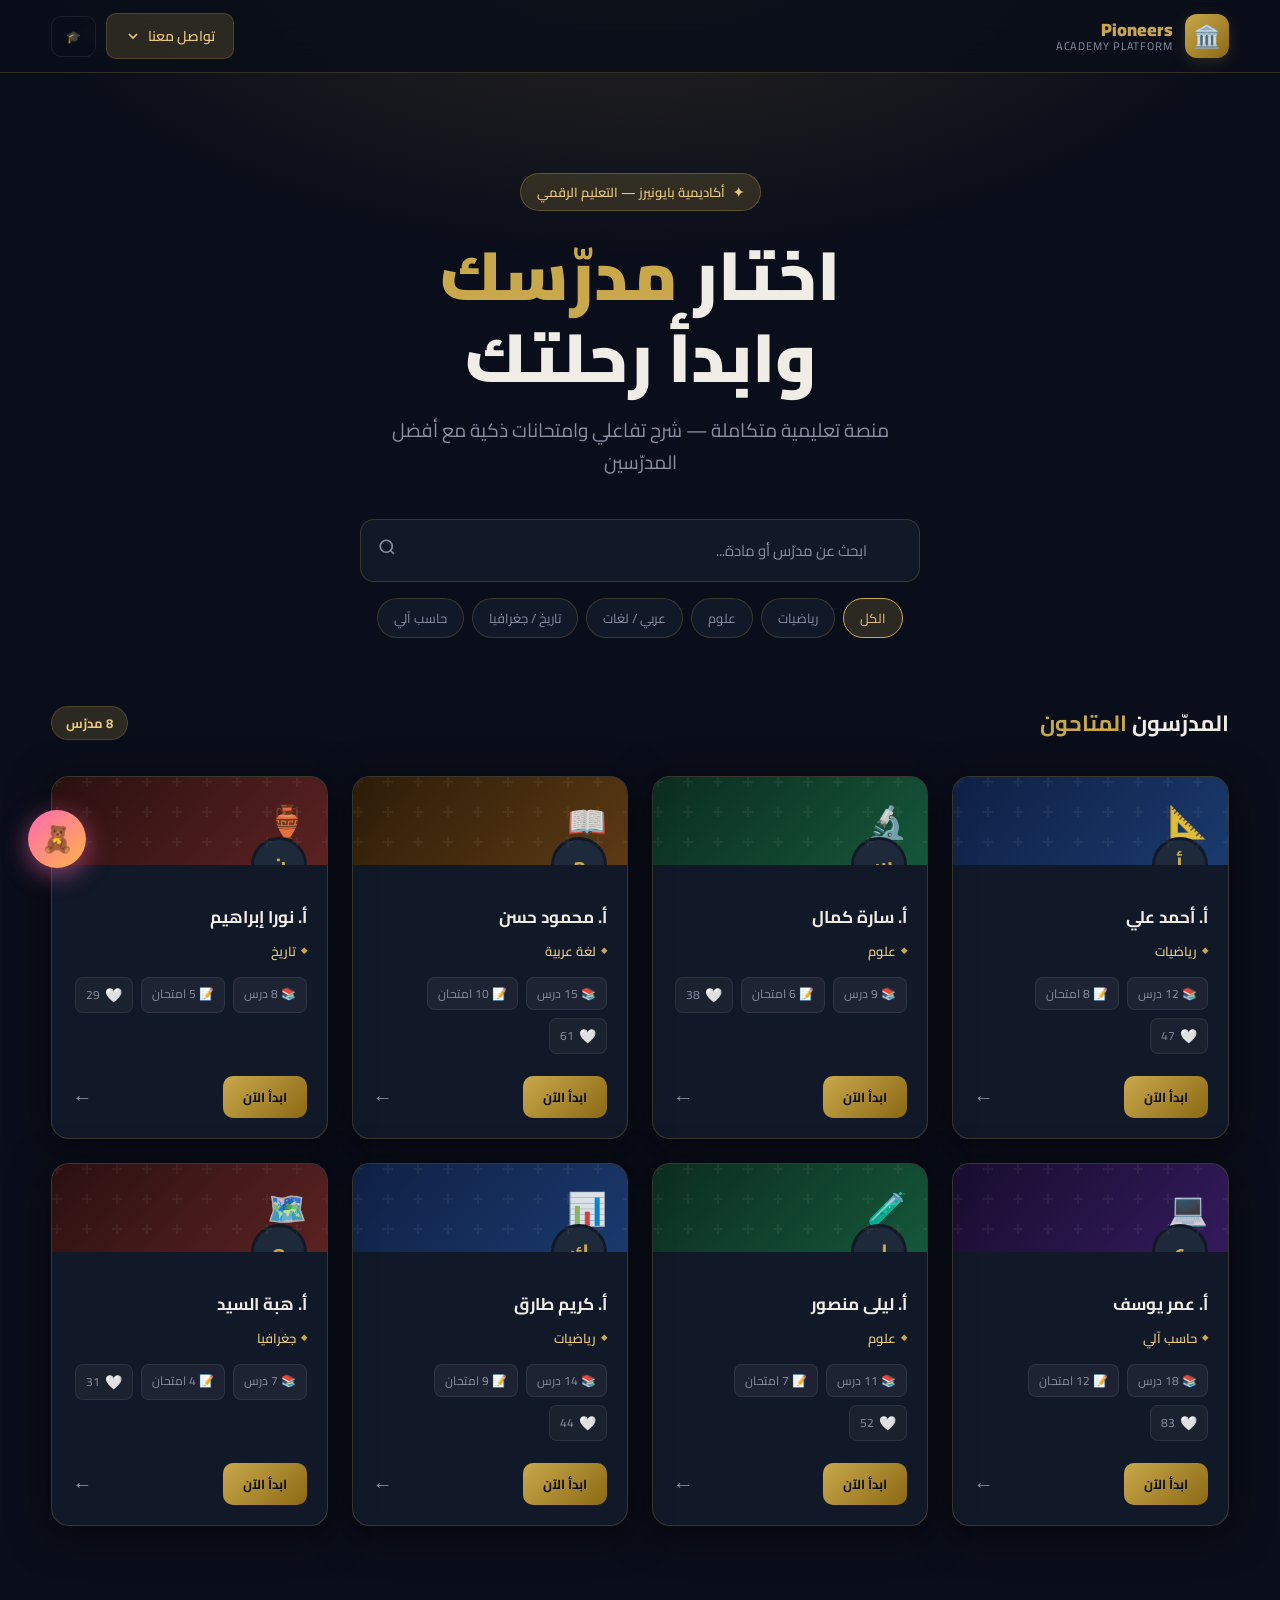
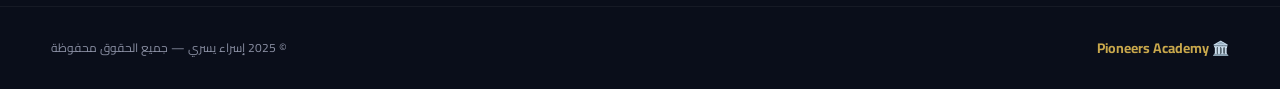
==== Pio-Hub.html @ 8f4ec6bf "Add files via upload" ====
<!DOCTYPE html>
<html lang="ar" dir="rtl">
<head>
  <meta charset="UTF-8" />
  <meta name="viewport" content="width=device-width, initial-scale=1.0" />
  <title>Pioneers Platform — أكاديمية بايونيرز</title>
  <link rel="preconnect" href="https://fonts.googleapis.com" />
  <link rel="preconnect" href="https://fonts.gstatic.com" crossorigin />
  <link href="https://fonts.googleapis.com/css2?family=Cairo:wght@300;400;600;700;900&family=Tajawal:wght@300;400;500;700;800&family=Baloo+2:wght@400;600;800&display=swap" rel="stylesheet" />
  <link rel="stylesheet" href="Pio-Hub.css" />
</head>
<body>

<!-- ===== KIDS THEME DECORATIONS (hidden by default) ===== -->
<div class="kids-deco" id="kidsDeco" aria-hidden="true">
  <div class="deco-sun">☀️</div>
  <div class="deco-cloud deco-cloud-1">☁️</div>
  <div class="deco-cloud deco-cloud-2">☁️</div>
  <div class="deco-cloud deco-cloud-3">⛅</div>
  <div class="deco-rainbow">🌈</div>
  <div class="deco-star deco-star-1">⭐</div>
  <div class="deco-star deco-star-2">✨</div>
  <div class="deco-star deco-star-3">🌟</div>
  <div class="deco-balloon deco-balloon-1">🎈</div>
  <div class="deco-balloon deco-balloon-2">🎀</div>
</div>

<!-- ===== HEADER ===== -->
<header id="mainHeader">
  <div class="header-inner">

    <!-- Logo -->
    <a href="Pio-Hub.html" class="logo-link">
      <div class="logo-icon" id="logoIcon">🏛️</div>
      <div class="logo-text">
        <span class="brand">Pioneers</span>
        <span class="sub">ACADEMY PLATFORM</span>
      </div>
    </a>

    <!-- Actions -->
    <div class="nav-actions">

      <!-- Contact Dropdown -->
      <div class="dropdown" id="contactDropdown">
        <button class="dropdown-btn" onclick="toggleDropdown()">
          تواصل معنا
          <svg viewBox="0 0 24 24" fill="none" stroke="currentColor" stroke-width="2.5">
            <polyline points="6 9 12 15 18 9"/>
          </svg>
        </button>
        <div class="dropdown-menu">
          <a href="https://wa.me/201000000000" target="_blank" class="contact-item">
            <span class="ci-icon">📱</span>
            <div>
              <span>واتساب</span>
              <span class="contact-label">+20 100 000 0000</span>
            </div>
          </a>
          <a href="tel:+201000000000" class="contact-item">
            <span class="ci-icon">📞</span>
            <div>
              <span>اتصال مباشر</span>
              <span class="contact-label">+20 100 000 0000</span>
            </div>
          </a>
          <a href="https://www.facebook.com" target="_blank" class="contact-item">
            <span class="ci-icon">📘</span>
            <div>
              <span>فيسبوك</span>
              <span class="contact-label">Pioneers Academy</span>
            </div>
          </a>
        </div>
      </div>

      <!-- Hidden Teacher Login -->
      <button class="teacher-login-btn" onclick="openLoginModal()" title="دخول المدرسين">🎓</button>
    </div>
  </div>
</header>

<!-- ===== HERO ===== -->
<section class="hero" id="heroSection">
  <div class="hero-badge" id="heroBadge">
    <span class="badge-icon">✦</span>
    أكاديمية بايونيرز — التعليم الرقمي
  </div>
  <h1 id="heroTitle">اختار <span class="accent" id="heroAccent">مدرّسك</span><br/>وابدأ رحلتك</h1>
  <p class="hero-sub" id="heroSub">منصة تعليمية متكاملة — شرح تفاعلي وامتحانات ذكية مع أفضل المدرّسين</p>

  <!-- Search -->
  <div class="search-wrap">
    <input
      type="text"
      class="search-input"
      id="searchInput"
      placeholder="ابحث عن مدرّس أو مادة..."
      oninput="filterCards()"
    />
    <span class="search-icon">
      <svg width="18" height="18" viewBox="0 0 24 24" fill="none" stroke="currentColor" stroke-width="2.2">
        <circle cx="11" cy="11" r="8"/><line x1="21" y1="21" x2="16.65" y2="16.65"/>
      </svg>
    </span>
  </div>

  <!-- Filter chips -->
  <div class="filter-row">
    <button class="chip active" data-filter="all"     onclick="setFilter(this,'all')">الكل</button>
    <button class="chip"        data-filter="math"    onclick="setFilter(this,'math')">رياضيات</button>
    <button class="chip"        data-filter="science" onclick="setFilter(this,'science')">علوم</button>
    <button class="chip"        data-filter="arabic"  onclick="setFilter(this,'arabic')">عربي / لغات</button>
    <button class="chip"        data-filter="history" onclick="setFilter(this,'history')">تاريخ / جغرافيا</button>
    <button class="chip"        data-filter="cs"      onclick="setFilter(this,'cs')">حاسب آلي</button>
  </div>
</section>

<!-- ===== TEACHERS SECTION ===== -->
<section class="section">
  <div class="section-header">
    <h2 class="section-title">المدرّسون <span class="accent">المتاحون</span></h2>
    <span class="count-badge" id="countBadge">0 مدرّس</span>
  </div>

  <div class="teachers-grid" id="teachersGrid">
    <!-- Cards injected by JS -->
  </div>

  <div class="no-results" id="noResults">
    <div class="emoji">🔍</div>
    <p>مفيش نتايج لـ "<span id="noResultsQuery"></span>"</p>
  </div>
</section>

<!-- ===== FOOTER ===== -->
<footer>
  <div class="footer-inner">
    <span class="footer-brand">🏛️ Pioneers Academy</span>
    <span class="footer-copy">© 2025 إسراء يسري — جميع الحقوق محفوظة</span>
  </div>
</footer>

<!-- ===== TEACHER LOGIN MODAL ===== -->
<div class="modal-overlay" id="loginModal" onclick="closeOnOverlay(event)">
  <div class="modal">
    <button class="modal-close" onclick="closeLoginModal()">✕</button>
    <div class="modal-logo">
      <div class="modal-logo-icon">🎓</div>
      <h2>دخول المدرّسين</h2>
      <p>أدخل بيانات حسابك للوصول إلى لوحة التحكم</p>
    </div>
    <div class="form-group">
      <label class="form-label" for="loginEmail">البريد الإلكتروني</label>
      <input type="email" id="loginEmail" class="form-input" placeholder="teacher@example.com" />
    </div>
    <div class="form-group">
      <label class="form-label" for="loginPassword">كلمة المرور</label>
      <input type="password" id="loginPassword" class="form-input" placeholder="••••••••" />
    </div>
    <button class="login-btn" onclick="handleLogin()">دخول ←</button>
    <p class="login-error" id="loginError">البيانات غير صحيحة، حاول مرة أخرى</p>
  </div>
</div>

<!-- ===== FLOATING KIDS THEME BUTTON ===== -->
<button class="kids-fab" id="kidsToggleBtn" onclick="toggleKidsTheme()" title="وضع الأطفال">
  <span class="kids-fab-icon">🧸</span>
  <span class="kids-fab-tooltip" id="kidsFabTooltip">وضع الأطفال</span>
</button>

<!-- ===== LIKE TOAST ===== -->
<div class="like-toast" id="likeToast">❤️ شكراً على تقييمك!</div>

<script src="Pio-Hub.js"></script>
</body>
</html>
---- Pio-Hub.css ----
/* ============================================================
   Pio-Hub.css — Pioneers Platform Stylesheet
   Dark Theme (default) + Kids Theme override
   ============================================================ */

/* ===== RESET & ROOT VARIABLES ===== */
*, *::before, *::after { box-sizing: border-box; margin: 0; padding: 0; }

:root {
  /* Dark theme (default) */
  --bg:          #0A0E1A;
  --navy:        #0D1526;
  --card-bg:     #111827;
  --card-border: rgba(201,168,76,0.22);
  --gold:        #C9A84C;
  --gold-light:  #E8C97A;
  --gold-dim:    rgba(201,168,76,0.18);
  --text:        #F0EDE6;
  --text-muted:  #8A8FA3;
  --header-bg:   rgba(10,14,26,0.88);
  --shadow-card: 0 8px 40px rgba(0,0,0,0.55), 0 1px 0 rgba(201,168,76,0.12) inset;
  --radius:      18px;
  --font-main:   'Cairo', 'Tajawal', sans-serif;
  --accent:      #C9A84C;
}

/* ===== KIDS THEME VARIABLES ===== */
body.kids-theme {
  --bg:          #FFF8F0;
  --navy:        #FFF0F8;
  --card-bg:     #FFFFFF;
  --card-border: rgba(255,105,180,0.30);
  --gold:        #FF69B4;
  --gold-light:  #FF90C8;
  --gold-dim:    rgba(255,105,180,0.15);
  --text:        #3D2B56;
  --text-muted:  #9B7EB5;
  --header-bg:   rgba(255,248,250,0.92);
  --shadow-card: 0 8px 32px rgba(255,105,180,0.18), 0 2px 0 rgba(255,105,180,0.10) inset;
  --accent:      #FF69B4;
  --font-main:   'Baloo 2', 'Cairo', sans-serif;
}

/* ===== BASE ===== */
html { scroll-behavior: smooth; }

body {
  font-family: var(--font-main);
  background-color: var(--bg);
  color: var(--text);
  min-height: 100vh;
  overflow-x: hidden;
  transition: background-color 0.5s ease, color 0.5s ease;
}

body::before {
  content: '';
  position: fixed;
  inset: 0;
  background:
    radial-gradient(ellipse 80% 60% at 50% -10%, var(--gold-dim) 0%, transparent 65%);
  pointer-events: none;
  z-index: 0;
  transition: background 0.5s ease;
}

/* ===== KIDS DECORATIONS ===== */
.kids-deco {
  position: fixed;
  inset: 0;
  pointer-events: none;
  z-index: 0;
  opacity: 0;
  transition: opacity 0.6s ease;
}
body.kids-theme .kids-deco { opacity: 1; }

.deco-sun {
  position: absolute;
  top: 60px; left: 40px;
  font-size: 56px;
  animation: sunSpin 20s linear infinite;
  filter: drop-shadow(0 0 18px rgba(255,200,0,0.6));
}
.deco-rainbow {
  position: absolute;
  top: 30px; right: 80px;
  font-size: 72px;
  animation: float 6s ease-in-out infinite;
  filter: drop-shadow(0 4px 12px rgba(255,105,180,0.4));
}
.deco-cloud { position: absolute; font-size: 44px; }
.deco-cloud-1 { top: 80px; left: 22%; animation: driftCloud 14s ease-in-out infinite; }
.deco-cloud-2 { top: 120px; right: 28%; animation: driftCloud 18s ease-in-out infinite reverse; }
.deco-cloud-3 { top: 50px; left: 55%; animation: driftCloud 11s ease-in-out infinite 3s; }

.deco-star { position: absolute; }
.deco-star-1 { top: 160px; right: 12%; font-size: 28px; animation: twinkle 3s ease-in-out infinite; }
.deco-star-2 { top: 240px; left: 8%;  font-size: 22px; animation: twinkle 4s ease-in-out infinite 1s; }
.deco-star-3 { top: 100px; left: 38%; font-size: 32px; animation: twinkle 2.5s ease-in-out infinite 0.5s; }

.deco-balloon { position: absolute; }
.deco-balloon-1 { bottom: 30%; right: 5%; font-size: 40px; animation: balloonFloat 7s ease-in-out infinite; }
.deco-balloon-2 { bottom: 20%; left: 4%; font-size: 36px; animation: balloonFloat 9s ease-in-out infinite 2s; }

@keyframes sunSpin       { to { transform: rotate(360deg); } }
@keyframes float         { 0%,100%{transform:translateY(0)} 50%{transform:translateY(-12px)} }
@keyframes driftCloud    { 0%,100%{transform:translateX(0)} 50%{transform:translateX(18px)} }
@keyframes twinkle       { 0%,100%{opacity:1;transform:scale(1)} 50%{opacity:0.5;transform:scale(0.8)} }
@keyframes balloonFloat  { 0%,100%{transform:translateY(0) rotate(-5deg)} 50%{transform:translateY(-20px) rotate(5deg)} }

/* ===== HEADER ===== */
header {
  position: sticky;
  top: 0;
  z-index: 100;
  background: var(--header-bg);
  backdrop-filter: blur(16px);
  -webkit-backdrop-filter: blur(16px);
  border-bottom: 1px solid var(--card-border);
  padding: 0 clamp(16px, 4vw, 60px);
  transition: background 0.5s, border-color 0.5s;
}

.header-inner {
  max-width: 1280px;
  margin: 0 auto;
  height: 72px;
  display: flex;
  align-items: center;
  justify-content: space-between;
  gap: 16px;
}

/* Logo */
.logo-link {
  display: flex;
  align-items: center;
  gap: 12px;
  text-decoration: none;
  flex-shrink: 0;
}
.logo-icon {
  width: 44px;
  height: 44px;
  background: linear-gradient(135deg, var(--gold) 0%, #8B6914 100%);
  border-radius: 12px;
  display: flex;
  align-items: center;
  justify-content: center;
  font-size: 22px;
  box-shadow: 0 4px 16px var(--gold-dim);
  transition: transform 0.3s ease, box-shadow 0.3s ease, background 0.5s;
}
body.kids-theme .logo-icon {
  background: linear-gradient(135deg, #FF69B4 0%, #FF90C8 100%);
  box-shadow: 0 4px 16px rgba(255,105,180,0.4);
  animation: kidsBounce 2s ease-in-out infinite;
}
@keyframes kidsBounce { 0%,100%{transform:scale(1)} 50%{transform:scale(1.1) rotate(5deg)} }

.logo-link:hover .logo-icon { transform: rotate(-6deg) scale(1.08); }
.logo-text { display: flex; flex-direction: column; line-height: 1.1; }
.logo-text .brand { font-size: 18px; font-weight: 900; color: var(--gold); transition: color 0.5s; }
.logo-text .sub   { font-size: 11px; font-weight: 400; color: var(--text-muted); letter-spacing: 0.08em; transition: color 0.5s; }

/* Nav actions */
.nav-actions { display: flex; align-items: center; gap: 10px; flex-wrap: wrap; }

/* Contact Dropdown */
.dropdown { position: relative; }
.dropdown-btn {
  background: var(--gold-dim);
  border: 1px solid var(--card-border);
  color: var(--gold-light);
  font-family: var(--font-main);
  font-size: 14px;
  font-weight: 600;
  padding: 9px 18px;
  border-radius: 10px;
  cursor: pointer;
  display: flex;
  align-items: center;
  gap: 7px;
  transition: background 0.2s, border-color 0.2s, color 0.5s;
}
.dropdown-btn svg { width: 16px; height: 16px; transition: transform 0.3s; }
.dropdown.open .dropdown-btn svg { transform: rotate(180deg); }
.dropdown-btn:hover { background: rgba(201,168,76,0.28); border-color: var(--gold); }

.dropdown-menu {
  position: absolute;
  top: calc(100% + 10px);
  left: 0;
  background: var(--card-bg);
  border: 1px solid var(--card-border);
  border-radius: 14px;
  min-width: 220px;
  padding: 8px;
  opacity: 0;
  visibility: hidden;
  transform: translateY(-8px);
  transition: opacity 0.22s ease, transform 0.22s ease, visibility 0.22s, background 0.5s;
  box-shadow: 0 12px 40px rgba(0,0,0,0.4);
  z-index: 200;
}
.dropdown.open .dropdown-menu { opacity: 1; visibility: visible; transform: translateY(0); }

.contact-item {
  display: flex; align-items: center; gap: 10px;
  padding: 10px 14px; border-radius: 10px;
  color: var(--text); text-decoration: none;
  font-size: 14px; font-weight: 500;
  transition: background 0.18s, color 0.2s;
}
.contact-item:hover { background: var(--gold-dim); color: var(--gold-light); }
.contact-item .ci-icon { font-size: 18px; }
.contact-label { font-size: 11px; color: var(--text-muted); display: block; }

/* ===== FLOATING KIDS THEME FAB ===== */
.kids-fab {
  position: fixed;
  bottom: 32px;
  left: 28px;
  z-index: 500;
  width: 58px;
  height: 58px;
  border-radius: 50%;
  border: none;
  cursor: pointer;
  background: linear-gradient(135deg, #FF69B4 0%, #FFB347 100%);
  box-shadow: 0 6px 24px rgba(255,105,180,0.55), 0 2px 8px rgba(0,0,0,0.25);
  display: flex;
  align-items: center;
  justify-content: center;
  transition: transform 0.3s cubic-bezier(.34,1.56,.64,1), box-shadow 0.3s;
  overflow: visible;
}
.kids-fab:hover {
  transform: scale(1.15) rotate(-8deg);
  box-shadow: 0 10px 36px rgba(255,105,180,0.7), 0 2px 8px rgba(0,0,0,0.3);
}
.kids-fab:active { transform: scale(0.95); }

body.kids-theme .kids-fab {
  background: linear-gradient(135deg, #C9A84C 0%, #8B6914 100%);
  box-shadow: 0 6px 24px rgba(201,168,76,0.5), 0 2px 8px rgba(0,0,0,0.2);
}

.kids-fab-icon {
  font-size: 26px;
  line-height: 1;
  transition: transform 0.4s cubic-bezier(.34,1.56,.64,1);
}
.kids-fab:hover .kids-fab-icon { transform: rotate(20deg) scale(1.1); }

/* Tooltip */
.kids-fab-tooltip {
  position: absolute;
  bottom: calc(100% + 10px);
  left: 50%;
  transform: translateX(-50%) translateY(6px);
  background: var(--card-bg);
  border: 1px solid var(--card-border);
  color: var(--text);
  font-family: var(--font-main);
  font-size: 12px;
  font-weight: 600;
  padding: 5px 12px;
  border-radius: 8px;
  white-space: nowrap;
  opacity: 0;
  pointer-events: none;
  transition: opacity 0.2s, transform 0.2s;
  box-shadow: 0 4px 16px rgba(0,0,0,0.3);
}
.kids-fab:hover .kids-fab-tooltip {
  opacity: 1;
  transform: translateX(-50%) translateY(0);
}

/* Pulse animation on page load */
@keyframes fabPulse {
  0%   { box-shadow: 0 6px 24px rgba(255,105,180,0.55), 0 0 0 0 rgba(255,105,180,0.5); }
  70%  { box-shadow: 0 6px 24px rgba(255,105,180,0.55), 0 0 0 14px rgba(255,105,180,0); }
  100% { box-shadow: 0 6px 24px rgba(255,105,180,0.55), 0 0 0 0 rgba(255,105,180,0); }
}
.kids-fab { animation: fabPulse 2.2s ease-out 1.5s 2; }
body.kids-theme .kids-fab { animation: none; }


/* Teacher Login */
.teacher-login-btn {
  background: transparent;
  border: 1px solid rgba(255,255,255,0.08);
  color: var(--text-muted);
  font-family: var(--font-main);
  font-size: 12px;
  padding: 8px 14px;
  border-radius: 10px;
  cursor: pointer;
  transition: all 0.2s;
}
.teacher-login-btn:hover { border-color: var(--gold); color: var(--gold); }

/* ===== HERO ===== */
.hero {
  position: relative;
  z-index: 1;
  text-align: center;
  padding: clamp(48px, 8vw, 100px) clamp(16px, 4vw, 60px) clamp(32px, 5vw, 64px);
}

.hero-badge {
  display: inline-flex;
  align-items: center;
  gap: 8px;
  background: var(--gold-dim);
  border: 1px solid rgba(201,168,76,0.3);
  border-radius: 100px;
  padding: 6px 16px;
  font-size: 13px;
  color: var(--gold-light);
  font-weight: 600;
  margin-bottom: 24px;
  animation: fadeDown 0.6s ease both;
  transition: background 0.5s, border-color 0.5s, color 0.5s;
}
body.kids-theme .hero-badge {
  background: rgba(255,105,180,0.12);
  border-color: rgba(255,105,180,0.35);
  color: #FF69B4;
}

h1 {
  font-size: clamp(32px, 6vw, 68px);
  font-weight: 900;
  line-height: 1.2;
  margin-bottom: 16px;
  animation: fadeDown 0.7s ease 0.1s both;
  transition: color 0.5s;
}
body.kids-theme h1 { color: #3D2B56; }

.accent { color: var(--accent); transition: color 0.5s; }

.hero-sub {
  font-size: clamp(15px, 2vw, 19px);
  color: var(--text-muted);
  max-width: 520px;
  margin: 0 auto 40px;
  font-weight: 400;
  line-height: 1.7;
  animation: fadeDown 0.7s ease 0.2s both;
  transition: color 0.5s;
}
body.kids-theme .hero-sub { color: #9B7EB5; }

/* Search */
.search-wrap {
  max-width: 560px;
  margin: 0 auto;
  position: relative;
  animation: fadeDown 0.7s ease 0.3s both;
}
.search-input {
  width: 100%;
  background: var(--card-bg);
  border: 1.5px solid var(--card-border);
  border-radius: 14px;
  padding: 16px 52px 16px 20px;
  font-family: var(--font-main);
  font-size: 15px;
  color: var(--text);
  outline: none;
  direction: rtl;
  transition: border-color 0.25s, box-shadow 0.25s, background 0.5s, color 0.5s;
}
.search-input::placeholder { color: var(--text-muted); }
.search-input:focus {
  border-color: var(--gold);
  box-shadow: 0 0 0 3px var(--gold-dim);
}
.search-icon {
  position: absolute;
  left: 18px; top: 50%;
  transform: translateY(-50%);
  color: var(--text-muted);
  pointer-events: none;
  transition: color 0.5s;
}

/* Filter chips */
.filter-row {
  display: flex; flex-wrap: wrap; gap: 8px;
  justify-content: center; margin-top: 16px;
  animation: fadeDown 0.7s ease 0.4s both;
}
.chip {
  background: var(--card-bg);
  border: 1px solid var(--card-border);
  border-radius: 100px;
  padding: 7px 16px;
  font-size: 13px;
  font-family: var(--font-main);
  color: var(--text-muted);
  cursor: pointer;
  transition: all 0.2s;
}
.chip:hover, .chip.active {
  background: var(--gold-dim);
  border-color: var(--gold);
  color: var(--gold-light);
}
body.kids-theme .chip.active { color: #FF69B4; }

/* ===== SECTION ===== */
.section {
  position: relative; z-index: 1;
  max-width: 1280px;
  margin: 0 auto;
  padding: 0 clamp(16px, 4vw, 60px) 80px;
}
.section-header {
  display: flex; align-items: center;
  justify-content: space-between;
  margin-bottom: 32px;
}
.section-title { font-size: 22px; font-weight: 700; color: var(--text); transition: color 0.5s; }
.count-badge {
  background: var(--gold-dim);
  border: 1px solid var(--card-border);
  color: var(--gold-light);
  font-size: 13px; font-weight: 700;
  padding: 4px 14px; border-radius: 100px;
  transition: all 0.5s;
}

/* ===== TEACHERS GRID ===== */
.teachers-grid {
  display: grid;
  grid-template-columns: repeat(auto-fill, minmax(260px, 1fr));
  gap: 24px;
}

/* ===== TEACHER CARD ===== */
.teacher-card {
  background: var(--card-bg);
  border: 1px solid var(--card-border);
  border-radius: var(--radius);
  overflow: hidden;
  cursor: pointer;
  box-shadow: var(--shadow-card);
  transition: transform 0.28s cubic-bezier(.34,1.56,.64,1), border-color 0.28s, box-shadow 0.28s, background 0.5s;
  animation: cardIn 0.5s ease both;
  text-decoration: none;
  display: flex;
  flex-direction: column;
}
.teacher-card:hover {
  transform: translateY(-6px) scale(1.015);
  border-color: var(--gold);
  box-shadow: 0 20px 60px rgba(0,0,0,0.3), 0 0 0 1px var(--gold-dim);
}
body.kids-theme .teacher-card:hover { transform: translateY(-8px) scale(1.02) rotate(0.5deg); }

/* Card Banner */
.card-banner {
  height: 88px;
  position: relative;
  overflow: hidden;
}
.card-banner.math    { background: linear-gradient(135deg, #0f2044 0%, #1a3a6e 100%); }
.card-banner.science { background: linear-gradient(135deg, #0c2d1e 0%, #15573a 100%); }
.card-banner.arabic  { background: linear-gradient(135deg, #2d1c08 0%, #5c3a14 100%); }
.card-banner.history { background: linear-gradient(135deg, #2a1010 0%, #5c2222 100%); }
.card-banner.cs      { background: linear-gradient(135deg, #180d2e 0%, #341a5c 100%); }
.card-banner.default { background: linear-gradient(135deg, #111827 0%, #1e293b 100%); }

/* Kids theme banners — pastel */
body.kids-theme .card-banner.math    { background: linear-gradient(135deg, #C8E6FF 0%, #A8D4FF 100%); }
body.kids-theme .card-banner.science { background: linear-gradient(135deg, #C8FFDA 0%, #A8FFCC 100%); }
body.kids-theme .card-banner.arabic  { background: linear-gradient(135deg, #FFECC8 0%, #FFD9A8 100%); }
body.kids-theme .card-banner.history { background: linear-gradient(135deg, #FFD6CC 0%, #FFBCB0 100%); }
body.kids-theme .card-banner.cs      { background: linear-gradient(135deg, #E8C8FF 0%, #D4A8FF 100%); }
body.kids-theme .card-banner.default { background: linear-gradient(135deg, #FFE8F0 0%, #FFD0E4 100%); }

.card-banner::after {
  content: '';
  position: absolute;
  inset: 0;
  background: url("data:image/svg+xml,%3Csvg width='60' height='60' viewBox='0 0 60 60' xmlns='http://www.w3.org/2000/svg'%3E%3Cg fill='none'%3E%3Cg fill='%23ffffff' fill-opacity='0.05'%3E%3Cpath d='M36 34v-4h-2v4h-4v2h4v4h2v-4h4v-2h-4zm0-30V0h-2v4h-4v2h4v4h2V6h4V4h-4zM6 34v-4H4v4H0v2h4v4h2v-4h4v-2H6zM6 4V0H4v4H0v2h4v4h2V6h4V4H6z'/%3E%3C/g%3E%3C/g%3E%3C/svg%3E");
}

.subject-icon {
  position: absolute;
  top: 50%; right: 20px;
  transform: translateY(-50%);
  font-size: 32px;
  opacity: 0.85;
}

.card-avatar-wrap {
  position: absolute;
  bottom: -28px; right: 20px;
}
.card-avatar {
  width: 56px; height: 56px;
  border-radius: 50%;
  border: 3px solid var(--card-bg);
  object-fit: cover;
  background: #1e2a3a;
  display: flex;
  align-items: center;
  justify-content: center;
  font-size: 22px;
  font-weight: 700;
  color: var(--gold);
  overflow: hidden;
  transition: border-color 0.5s, background 0.5s;
}
body.kids-theme .card-avatar { background: #FFE8F5; color: #FF69B4; }

/* Card Body */
.card-body {
  padding: 36px 20px 20px;
  flex: 1;
  display: flex;
  flex-direction: column;
  gap: 6px;
}
.teacher-name { font-size: 17px; font-weight: 700; color: var(--text); transition: color 0.5s; }
.teacher-subject {
  font-size: 13px; color: var(--gold-light); font-weight: 600;
  display: flex; align-items: center; gap: 5px;
  transition: color 0.5s;
}
.teacher-subject::before { content: '◆'; font-size: 8px; color: var(--accent); }

.card-meta { display: flex; gap: 8px; margin-top: 8px; flex-wrap: wrap; }
.meta-pill {
  background: rgba(255,255,255,0.05);
  border: 1px solid rgba(255,255,255,0.08);
  border-radius: 8px;
  padding: 4px 10px;
  font-size: 12px;
  color: var(--text-muted);
  transition: all 0.5s;
}
body.kids-theme .meta-pill {
  background: rgba(255,105,180,0.08);
  border-color: rgba(255,105,180,0.18);
  color: #9B7EB5;
}

/* Like button */
.like-btn {
  display: flex;
  align-items: center;
  gap: 5px;
  background: rgba(255,255,255,0.04);
  border: 1px solid rgba(255,255,255,0.08);
  border-radius: 8px;
  padding: 4px 10px;
  font-size: 12px;
  color: var(--text-muted);
  cursor: pointer;
  font-family: var(--font-main);
  transition: all 0.25s;
}
.like-btn:hover { background: rgba(239,68,68,0.12); border-color: rgba(239,68,68,0.3); color: #f87171; }
.like-btn.liked {
  background: rgba(239,68,68,0.15);
  border-color: rgba(239,68,68,0.4);
  color: #f87171;
}
.like-btn .heart { font-size: 14px; transition: transform 0.3s cubic-bezier(.34,1.56,.64,1); }
.like-btn.liked .heart { transform: scale(1.3); }
.like-btn:active .heart { transform: scale(0.9); }
body.kids-theme .like-btn.liked { background: rgba(255,105,180,0.18); border-color: rgba(255,105,180,0.4); color: #FF69B4; }

/* Card CTA */
.card-cta {
  margin-top: auto;
  padding-top: 16px;
  display: flex;
  align-items: center;
  justify-content: space-between;
}
.cta-btn {
  background: linear-gradient(135deg, var(--gold) 0%, #8B6914 100%);
  color: #0A0E1A;
  font-family: var(--font-main);
  font-weight: 700;
  font-size: 13px;
  padding: 9px 20px;
  border-radius: 10px;
  border: none;
  cursor: pointer;
  transition: opacity 0.2s, transform 0.2s, background 0.5s;
  text-decoration: none;
  display: inline-block;
}
body.kids-theme .cta-btn {
  background: linear-gradient(135deg, #FF69B4, #FF90C8);
  color: #fff;
  box-shadow: 0 4px 12px rgba(255,105,180,0.35);
}
.cta-btn:hover { opacity: 0.9; transform: scale(1.04); }

.arrow-icon { color: var(--text-muted); font-size: 20px; transition: transform 0.2s, color 0.2s; }
.teacher-card:hover .arrow-icon { transform: translateX(-5px); color: var(--gold); }

/* No results */
.no-results {
  display: none;
  text-align: center;
  padding: 60px 20px;
  color: var(--text-muted);
  transition: color 0.5s;
}
.no-results .emoji { font-size: 48px; margin-bottom: 12px; }
.no-results p { font-size: 16px; }

/* ===== LIKE TOAST ===== */
.like-toast {
  position: fixed;
  bottom: 30px;
  left: 50%;
  transform: translateX(-50%) translateY(80px);
  background: var(--card-bg);
  border: 1px solid var(--card-border);
  color: var(--text);
  font-family: var(--font-main);
  font-size: 15px;
  font-weight: 600;
  padding: 12px 28px;
  border-radius: 100px;
  box-shadow: 0 8px 32px rgba(0,0,0,0.4);
  z-index: 999;
  opacity: 0;
  transition: transform 0.4s cubic-bezier(.34,1.56,.64,1), opacity 0.4s;
  pointer-events: none;
}
.like-toast.show { transform: translateX(-50%) translateY(0); opacity: 1; }

/* ===== MODAL ===== */
.modal-overlay {
  position: fixed; inset: 0;
  background: rgba(0,0,0,0.75);
  backdrop-filter: blur(6px);
  z-index: 999;
  display: flex; align-items: center; justify-content: center;
  padding: 20px;
  opacity: 0; visibility: hidden;
  transition: opacity 0.3s, visibility 0.3s;
}
.modal-overlay.open { opacity: 1; visibility: visible; }

.modal {
  background: var(--card-bg);
  border: 1px solid var(--card-border);
  border-radius: 24px;
  padding: 40px;
  width: 100%; max-width: 420px;
  box-shadow: 0 24px 80px rgba(0,0,0,0.7);
  transform: translateY(20px) scale(0.97);
  transition: transform 0.3s cubic-bezier(.34,1.56,.64,1), background 0.5s;
  direction: rtl; position: relative;
}
.modal-overlay.open .modal { transform: translateY(0) scale(1); }

.modal-logo { text-align: center; margin-bottom: 24px; }
.modal-logo-icon {
  width: 56px; height: 56px;
  background: linear-gradient(135deg, var(--gold) 0%, #8B6914 100%);
  border-radius: 16px;
  display: inline-flex; align-items: center; justify-content: center;
  font-size: 28px; margin-bottom: 10px;
  box-shadow: 0 6px 20px var(--gold-dim);
  transition: background 0.5s;
}
.modal h2 { font-size: 20px; font-weight: 800; color: var(--text); margin-bottom: 4px; transition: color 0.5s; }
.modal > div > p { font-size: 13px; color: var(--text-muted); margin-bottom: 28px; transition: color 0.5s; }

.form-group { margin-bottom: 16px; }
.form-label { display: block; font-size: 13px; font-weight: 600; color: var(--text-muted); margin-bottom: 8px; }
.form-input {
  width: 100%;
  background: rgba(255,255,255,0.05);
  border: 1.5px solid rgba(255,255,255,0.1);
  border-radius: 12px;
  padding: 13px 16px;
  font-family: var(--font-main);
  font-size: 14px; color: var(--text);
  outline: none;
  direction: ltr; text-align: right;
  transition: border-color 0.2s, box-shadow 0.2s, background 0.5s, color 0.5s;
}
.form-input:focus { border-color: var(--gold); box-shadow: 0 0 0 3px var(--gold-dim); }

.login-btn {
  width: 100%;
  background: linear-gradient(135deg, var(--gold) 0%, #8B6914 100%);
  color: #0A0E1A;
  font-family: var(--font-main);
  font-size: 15px; font-weight: 800;
  padding: 14px; border: none; border-radius: 12px;
  cursor: pointer; margin-top: 8px;
  transition: opacity 0.2s, transform 0.2s, background 0.5s;
}
.login-btn:hover { opacity: 0.9; transform: scale(1.01); }
body.kids-theme .login-btn { background: linear-gradient(135deg, #FF69B4, #FF90C8); color: #fff; }

.login-error {
  text-align: center; color: #f87171;
  font-size: 13px; margin-top: 12px; display: none;
}
.modal-close {
  position: absolute; top: 16px; left: 16px;
  background: none; border: none;
  color: var(--text-muted); font-size: 22px;
  cursor: pointer; padding: 4px 8px; border-radius: 8px;
  transition: color 0.2s, background 0.2s;
}
.modal-close:hover { color: var(--text); background: rgba(255,255,255,0.08); }

/* ===== FOOTER ===== */
footer {
  position: relative; z-index: 1;
  border-top: 1px solid rgba(255,255,255,0.05);
  padding: 28px clamp(16px, 4vw, 60px);
  text-align: center;
  transition: border-color 0.5s;
}
body.kids-theme footer { border-top-color: rgba(255,105,180,0.2); }
.footer-inner {
  max-width: 1280px; margin: 0 auto;
  display: flex; align-items: center;
  justify-content: space-between;
  flex-wrap: wrap; gap: 12px;
}
.footer-brand { font-size: 14px; font-weight: 700; color: var(--gold); transition: color 0.5s; }
.footer-copy { font-size: 12px; color: var(--text-muted); transition: color 0.5s; }

/* ===== ANIMATIONS ===== */
@keyframes fadeDown {
  from { opacity: 0; transform: translateY(-14px); }
  to   { opacity: 1; transform: translateY(0); }
}
@keyframes cardIn {
  from { opacity: 0; transform: translateY(20px); }
  to   { opacity: 1; transform: translateY(0); }
}

/* ===== RESPONSIVE ===== */
@media (max-width: 680px) {
  .logo-text .sub { display: none; }
  .teachers-grid { grid-template-columns: 1fr; }
  .section-header { flex-direction: column; align-items: flex-start; gap: 8px; }
  .kids-fab { bottom: 20px; left: 16px; width: 50px; height: 50px; }
  .kids-fab-icon { font-size: 22px; }
}
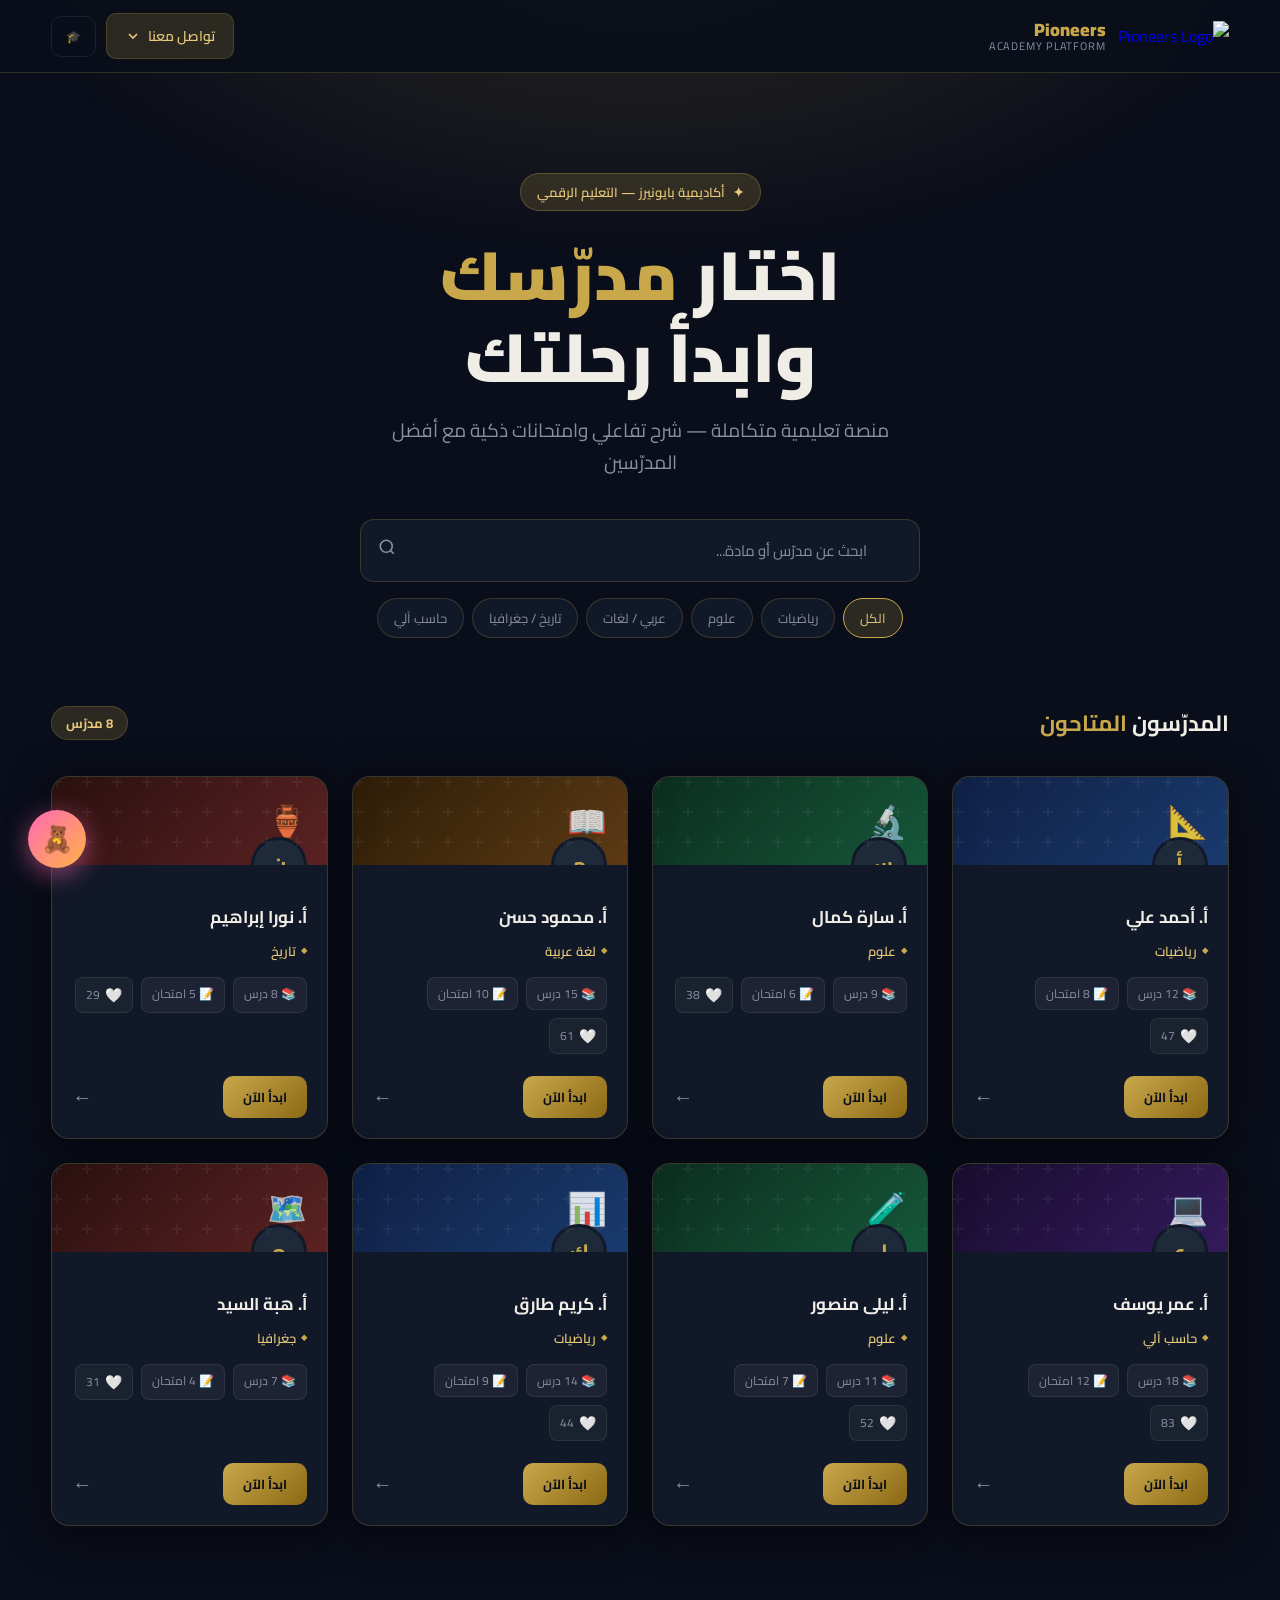
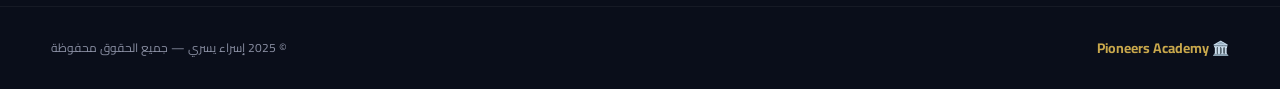
==== commit e1fe47c9: "Update Pio-Hub.html" ====
--- a/Pio-Hub.html
+++ b/Pio-Hub.html
@@ -29,14 +29,13 @@
 <header id="mainHeader">
   <div class="header-inner">
 
-    <!-- Logo -->
-    <a href="Pio-Hub.html" class="logo-link">
-      <div class="logo-icon" id="logoIcon">🏛️</div>
-      <div class="logo-text">
-        <span class="brand">Pioneers</span>
-        <span class="sub">ACADEMY PLATFORM</span>
-      </div>
-    </a>
+<a href="Pio-Hub.html" class="logo-link">
+  <img src="logo.png" alt="Pioneers Logo" class="logo-img" id="logoIcon">
+  <div class="logo-text">
+    <span class="brand">Pioneers</span>
+    <span class="sub">ACADEMY PLATFORM</span>
+  </div>
+</a>
 
     <!-- Actions -->
     <div class="nav-actions">
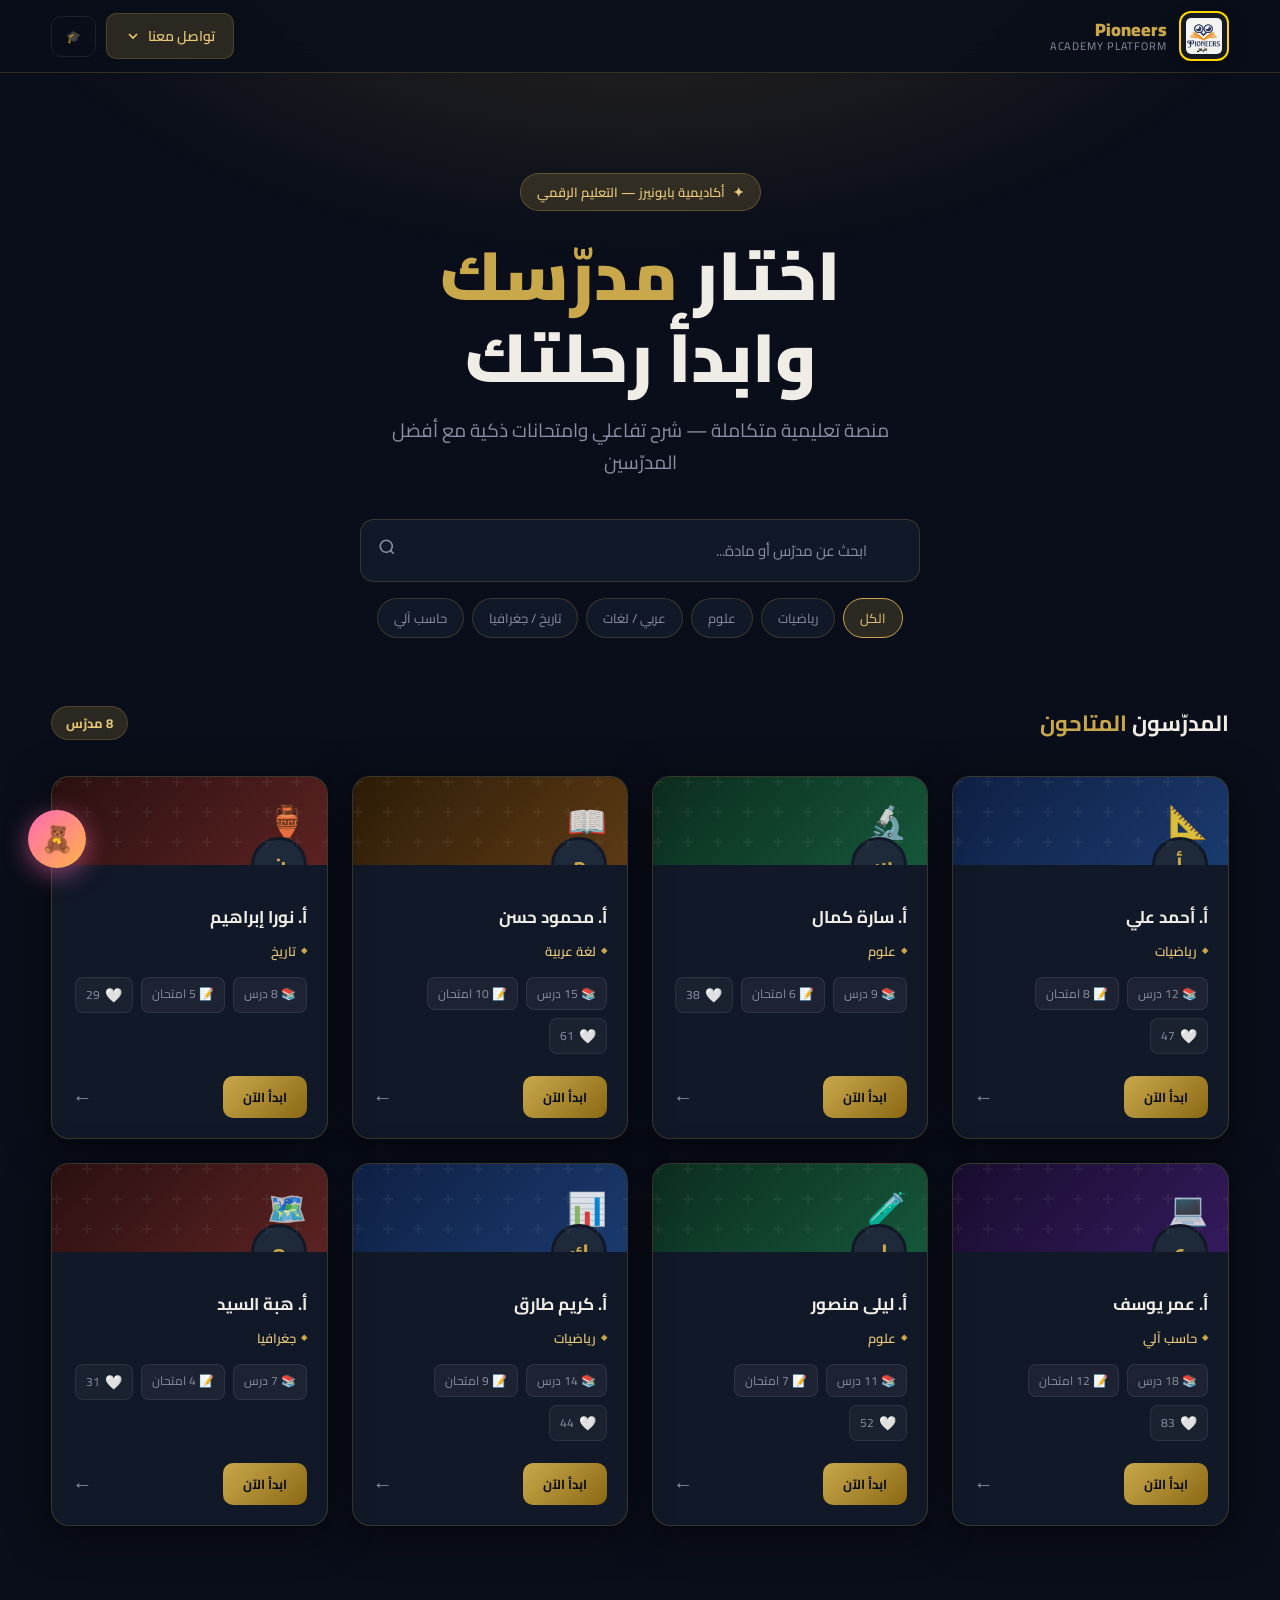
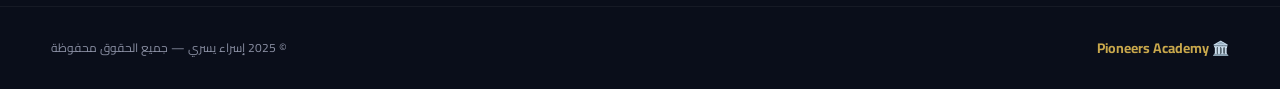
==== commit d2903ffd: "Update Pio-Hub.html" ====
--- a/Pio-Hub.html
+++ b/Pio-Hub.html
@@ -29,14 +29,15 @@
 <header id="mainHeader">
   <div class="header-inner">
 
+<!-- Logo مع إطار وظل داخلي -->
 <a href="Pio-Hub.html" class="logo-link">
-  <img src="logo.png" alt="Pioneers Logo" class="logo-img" id="logoIcon">
+  <img src="logo.png" alt="Pioneers Logo" id="logoIcon" 
+       style="width: 50px; height: 50px; border: 2px solid #FFD700; border-radius: 12px; padding: 5px; box-shadow: 0 4px 15px rgba(0,0,0,0.3); background: rgba(255,255,255,0.05);">
   <div class="logo-text">
     <span class="brand">Pioneers</span>
     <span class="sub">ACADEMY PLATFORM</span>
   </div>
 </a>
-
     <!-- Actions -->
     <div class="nav-actions">
 
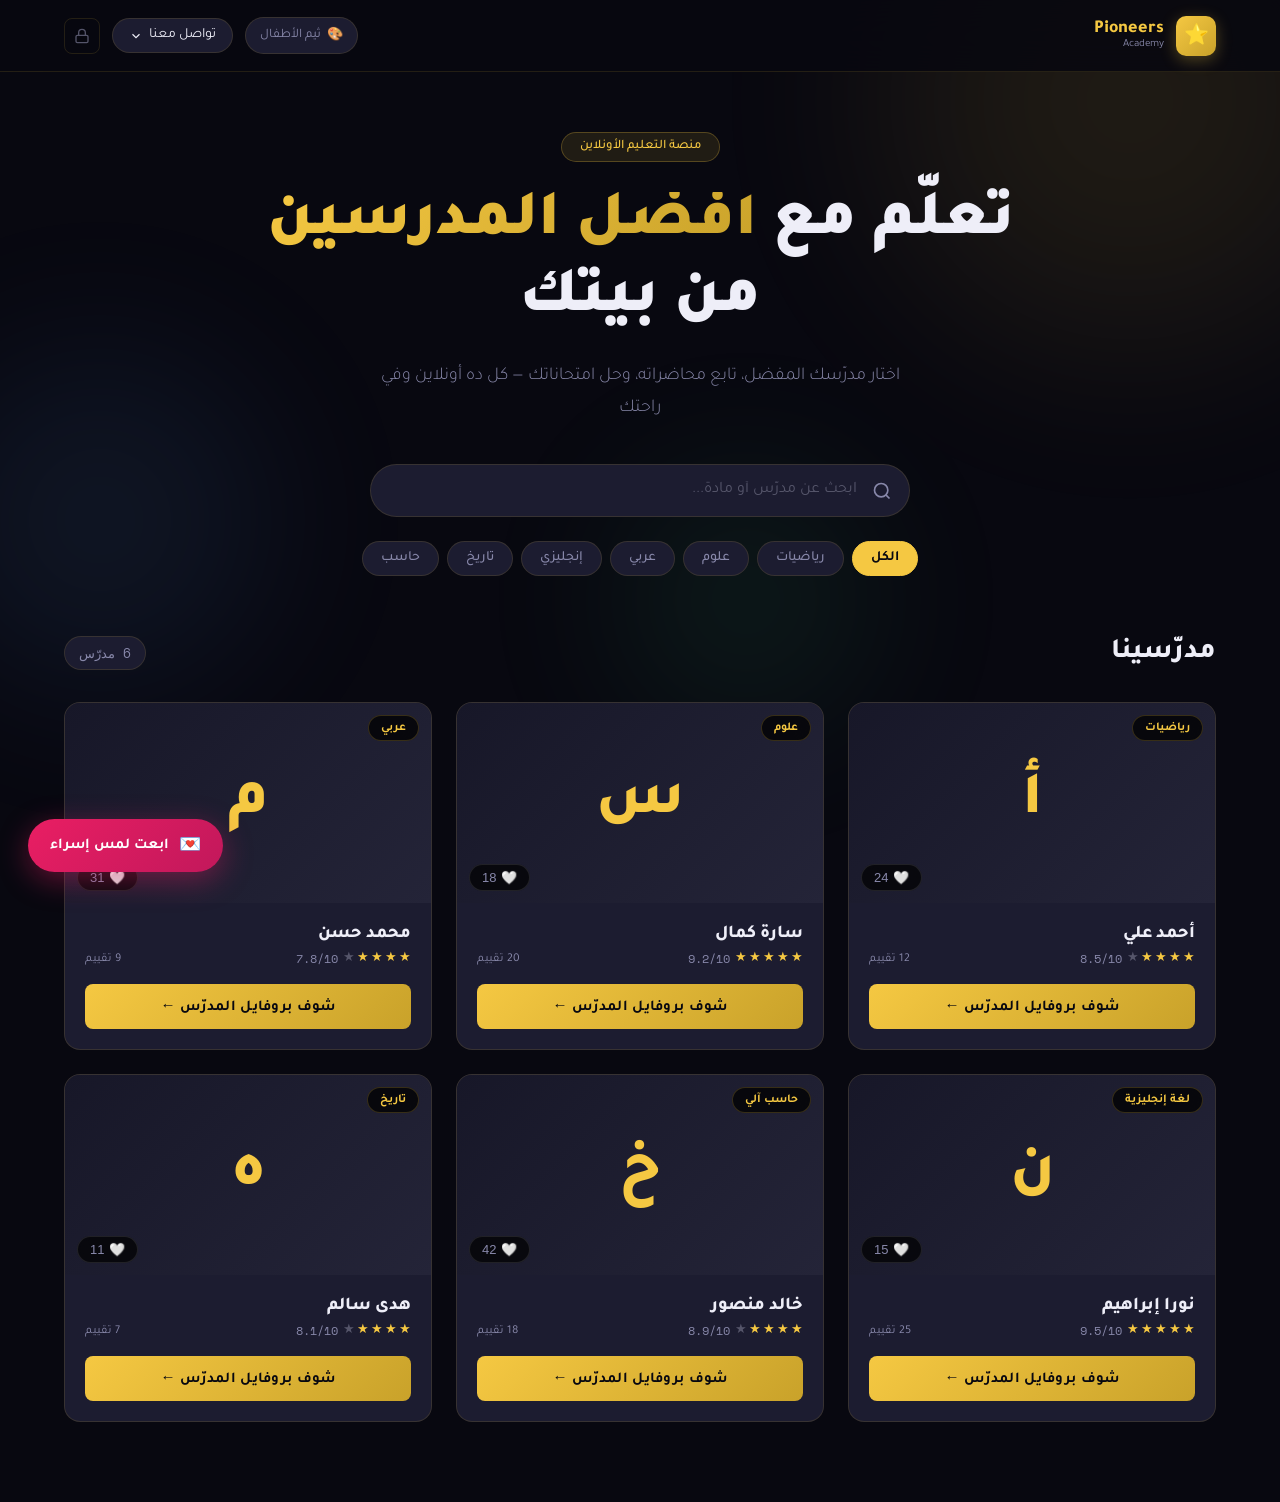
==== commit 387f747e: "Add files via upload" ====
--- a/Pio-Hub.html
+++ b/Pio-Hub.html
@@ -1,176 +1,220 @@
 <!DOCTYPE html>
 <html lang="ar" dir="rtl">
 <head>
-  <meta charset="UTF-8" />
-  <meta name="viewport" content="width=device-width, initial-scale=1.0" />
-  <title>Pioneers Platform — أكاديمية بايونيرز</title>
-  <link rel="preconnect" href="https://fonts.googleapis.com" />
-  <link rel="preconnect" href="https://fonts.gstatic.com" crossorigin />
-  <link href="https://fonts.googleapis.com/css2?family=Cairo:wght@300;400;600;700;900&family=Tajawal:wght@300;400;500;700;800&family=Baloo+2:wght@400;600;800&display=swap" rel="stylesheet" />
-  <link rel="stylesheet" href="Pio-Hub.css" />
+<meta charset="UTF-8">
+<meta name="viewport" content="width=device-width, initial-scale=1.0">
+<title>Pioneers Academy</title>
+<link rel="preconnect" href="https://fonts.googleapis.com">
+<link href="https://fonts.googleapis.com/css2?family=Tajawal:wght@300;400;500;700;800;900&family=Space+Mono:wght@400;700&display=swap" rel="stylesheet">
+<link rel="stylesheet" href="Pio-Hub.css">
 </head>
 <body>
 
-<!-- ===== KIDS THEME DECORATIONS (hidden by default) ===== -->
-<div class="kids-deco" id="kidsDeco" aria-hidden="true">
-  <div class="deco-sun">☀️</div>
-  <div class="deco-cloud deco-cloud-1">☁️</div>
-  <div class="deco-cloud deco-cloud-2">☁️</div>
-  <div class="deco-cloud deco-cloud-3">⛅</div>
-  <div class="deco-rainbow">🌈</div>
-  <div class="deco-star deco-star-1">⭐</div>
-  <div class="deco-star deco-star-2">✨</div>
-  <div class="deco-star deco-star-3">🌟</div>
-  <div class="deco-balloon deco-balloon-1">🎈</div>
-  <div class="deco-balloon deco-balloon-2">🎀</div>
+<!-- خلفية متحركة -->
+<div class="bg-orbs">
+  <div class="orb orb-1"></div>
+  <div class="orb orb-2"></div>
+  <div class="orb orb-3"></div>
 </div>
 
-<!-- ===== HEADER ===== -->
-<header id="mainHeader">
-  <div class="header-inner">
-
-<!-- Logo مع إطار وظل داخلي -->
-<a href="Pio-Hub.html" class="logo-link">
-  <img src="logo.png" alt="Pioneers Logo" id="logoIcon" 
-       style="width: 50px; height: 50px; border: 2px solid #FFD700; border-radius: 12px; padding: 5px; box-shadow: 0 4px 15px rgba(0,0,0,0.3); background: rgba(255,255,255,0.05);">
-  <div class="logo-text">
-    <span class="brand">Pioneers</span>
-    <span class="sub">ACADEMY PLATFORM</span>
-  </div>
-</a>
-    <!-- Actions -->
+<!-- NAVBAR -->
+<nav class="navbar">
+  <div class="nav-inner">
+
+    <!-- لوجو -->
+    <a href="Pio-Hub.html" class="logo">
+      <div class="logo-icon">⭐</div>
+      <div class="logo-text">
+        <span class="logo-main">Pioneers</span>
+        <span class="logo-sub">Academy</span>
+      </div>
+    </a>
+
+    <!-- أزرار يمين -->
     <div class="nav-actions">
 
-      <!-- Contact Dropdown -->
-      <div class="dropdown" id="contactDropdown">
-        <button class="dropdown-btn" onclick="toggleDropdown()">
-          تواصل معنا
-          <svg viewBox="0 0 24 24" fill="none" stroke="currentColor" stroke-width="2.5">
-            <polyline points="6 9 12 15 18 9"/>
-          </svg>
+      <!-- ثيم الأطفال -->
+      <button class="btn-kids-toggle" id="kidsToggle" title="ثيم الأطفال">
+        <span class="kids-icon">🎨</span>
+        <span class="kids-label">ثيم الأطفال</span>
+      </button>
+
+      <!-- تواصل معنا -->
+      <div class="contact-dropdown">
+        <button class="btn-contact">
+          <span>تواصل معنا</span>
+          <svg width="14" height="14" viewBox="0 0 24 24" fill="none" stroke="currentColor" stroke-width="2"><polyline points="6 9 12 15 18 9"/></svg>
         </button>
-        <div class="dropdown-menu">
+        <div class="contact-menu">
           <a href="https://wa.me/201000000000" target="_blank" class="contact-item">
-            <span class="ci-icon">📱</span>
+            <span class="contact-icon">📱</span>
             <div>
-              <span>واتساب</span>
-              <span class="contact-label">+20 100 000 0000</span>
+              <div class="contact-name">واتساب</div>
+              <div class="contact-num">01000000000</div>
             </div>
           </a>
-          <a href="tel:+201000000000" class="contact-item">
-            <span class="ci-icon">📞</span>
+          <a href="tel:01000000000" class="contact-item">
+            <span class="contact-icon">📞</span>
             <div>
-              <span>اتصال مباشر</span>
-              <span class="contact-label">+20 100 000 0000</span>
+              <div class="contact-name">تليفون</div>
+              <div class="contact-num">01000000000</div>
             </div>
           </a>
-          <a href="https://www.facebook.com" target="_blank" class="contact-item">
-            <span class="ci-icon">📘</span>
+          <a href="https://facebook.com" target="_blank" class="contact-item">
+            <span class="contact-icon">💬</span>
             <div>
-              <span>فيسبوك</span>
-              <span class="contact-label">Pioneers Academy</span>
+              <div class="contact-name">فيسبوك</div>
+              <div class="contact-num">Pioneers Academy</div>
             </div>
           </a>
         </div>
       </div>
 
-      <!-- Hidden Teacher Login -->
-      <button class="teacher-login-btn" onclick="openLoginModal()" title="دخول المدرسين">🎓</button>
-    </div>
-  </div>
-</header>
-
-<!-- ===== HERO ===== -->
-<section class="hero" id="heroSection">
-  <div class="hero-badge" id="heroBadge">
-    <span class="badge-icon">✦</span>
-    أكاديمية بايونيرز — التعليم الرقمي
-  </div>
-  <h1 id="heroTitle">اختار <span class="accent" id="heroAccent">مدرّسك</span><br/>وابدأ رحلتك</h1>
-  <p class="hero-sub" id="heroSub">منصة تعليمية متكاملة — شرح تفاعلي وامتحانات ذكية مع أفضل المدرّسين</p>
-
-  <!-- Search -->
-  <div class="search-wrap">
-    <input
-      type="text"
-      class="search-input"
-      id="searchInput"
-      placeholder="ابحث عن مدرّس أو مادة..."
-      oninput="filterCards()"
-    />
-    <span class="search-icon">
-      <svg width="18" height="18" viewBox="0 0 24 24" fill="none" stroke="currentColor" stroke-width="2.2">
+      <!-- زرار مخفي للتيتشر -->
+      <button class="btn-teacher-hidden" id="teacherBtn" title="بوابة المدرسين">
+        <svg width="16" height="16" viewBox="0 0 24 24" fill="none" stroke="currentColor" stroke-width="2">
+          <rect x="3" y="11" width="18" height="11" rx="2" ry="2"/>
+          <path d="M7 11V7a5 5 0 0 1 10 0v4"/>
+        </svg>
+      </button>
+
+    </div>
+  </div>
+</nav>
+
+<!-- HERO -->
+<section class="hero">
+  <div class="hero-content">
+    <div class="hero-badge">منصة التعليم الأونلاين</div>
+    <h1 class="hero-title">
+      تعلّم مع
+      <span class="hero-highlight">أفضل المدرسين</span>
+      <br>من بيتك
+    </h1>
+    <p class="hero-desc">اختار مدرّسك المفضل، تابع محاضراته، وحل امتحاناتك — كل ده أونلاين وفي راحتك</p>
+
+    <!-- بحث -->
+    <div class="search-box">
+      <svg class="search-icon" width="20" height="20" viewBox="0 0 24 24" fill="none" stroke="currentColor" stroke-width="2">
         <circle cx="11" cy="11" r="8"/><line x1="21" y1="21" x2="16.65" y2="16.65"/>
       </svg>
-    </span>
-  </div>
-
-  <!-- Filter chips -->
-  <div class="filter-row">
-    <button class="chip active" data-filter="all"     onclick="setFilter(this,'all')">الكل</button>
-    <button class="chip"        data-filter="math"    onclick="setFilter(this,'math')">رياضيات</button>
-    <button class="chip"        data-filter="science" onclick="setFilter(this,'science')">علوم</button>
-    <button class="chip"        data-filter="arabic"  onclick="setFilter(this,'arabic')">عربي / لغات</button>
-    <button class="chip"        data-filter="history" onclick="setFilter(this,'history')">تاريخ / جغرافيا</button>
-    <button class="chip"        data-filter="cs"      onclick="setFilter(this,'cs')">حاسب آلي</button>
+      <input type="text" id="searchInput" placeholder="ابحث عن مدرّس أو مادة..." class="search-input">
+      <button class="search-clear" id="searchClear">✕</button>
+    </div>
+
+    <!-- فلاتر المواد -->
+    <div class="filters-row">
+      <button class="filter-btn active" data-filter="all">الكل</button>
+      <button class="filter-btn" data-filter="رياضيات">رياضيات</button>
+      <button class="filter-btn" data-filter="علوم">علوم</button>
+      <button class="filter-btn" data-filter="عربي">عربي</button>
+      <button class="filter-btn" data-filter="لغة إنجليزية">إنجليزي</button>
+      <button class="filter-btn" data-filter="تاريخ">تاريخ</button>
+      <button class="filter-btn" data-filter="حاسب آلي">حاسب</button>
+    </div>
   </div>
 </section>
 
-<!-- ===== TEACHERS SECTION ===== -->
-<section class="section">
+<!-- TEACHERS SECTION -->
+<section class="teachers-section">
   <div class="section-header">
-    <h2 class="section-title">المدرّسون <span class="accent">المتاحون</span></h2>
-    <span class="count-badge" id="countBadge">0 مدرّس</span>
-  </div>
-
-  <div class="teachers-grid" id="teachersGrid">
-    <!-- Cards injected by JS -->
-  </div>
-
-  <div class="no-results" id="noResults">
-    <div class="emoji">🔍</div>
-    <p>مفيش نتايج لـ "<span id="noResultsQuery"></span>"</p>
+    <h2 class="section-title">مدرّسينا</h2>
+    <div class="teachers-count" id="teachersCount">جاري التحميل...</div>
+  </div>
+
+  <!-- Loading -->
+  <div class="loading-state" id="loadingState">
+    <div class="loader-ring"></div>
+    <p>جاري تحميل المدرّسين...</p>
+  </div>
+
+  <!-- Grid -->
+  <div class="teachers-grid" id="teachersGrid"></div>
+
+  <!-- No Results -->
+  <div class="no-results" id="noResults" style="display:none">
+    <div class="no-results-icon">🔍</div>
+    <p>مفيش نتايج لـ "<span id="searchTerm"></span>"</p>
+    <button class="btn-reset" onclick="resetSearch()">مسح البحث</button>
   </div>
 </section>
 
-<!-- ===== FOOTER ===== -->
-<footer>
-  <div class="footer-inner">
-    <span class="footer-brand">🏛️ Pioneers Academy</span>
-    <span class="footer-copy">© 2025 إسراء يسري — جميع الحقوق محفوظة</span>
-  </div>
-</footer>
-
-<!-- ===== TEACHER LOGIN MODAL ===== -->
-<div class="modal-overlay" id="loginModal" onclick="closeOnOverlay(event)">
+<!-- زرار ابعت لمس إسراء -->
+<button class="btn-esraa" id="btnEsraa">
+  <span class="esraa-icon">💌</span>
+  <span class="esraa-text">ابعت لمس إسراء</span>
+</button>
+
+<!-- MODAL: Teacher Login -->
+<div class="modal-overlay" id="teacherModal">
   <div class="modal">
-    <button class="modal-close" onclick="closeLoginModal()">✕</button>
-    <div class="modal-logo">
-      <div class="modal-logo-icon">🎓</div>
-      <h2>دخول المدرّسين</h2>
-      <p>أدخل بيانات حسابك للوصول إلى لوحة التحكم</p>
-    </div>
-    <div class="form-group">
-      <label class="form-label" for="loginEmail">البريد الإلكتروني</label>
-      <input type="email" id="loginEmail" class="form-input" placeholder="teacher@example.com" />
-    </div>
-    <div class="form-group">
-      <label class="form-label" for="loginPassword">كلمة المرور</label>
-      <input type="password" id="loginPassword" class="form-input" placeholder="••••••••" />
-    </div>
-    <button class="login-btn" onclick="handleLogin()">دخول ←</button>
-    <p class="login-error" id="loginError">البيانات غير صحيحة، حاول مرة أخرى</p>
+    <button class="modal-close" onclick="closeModal('teacherModal')">✕</button>
+    <div class="modal-icon">🎓</div>
+    <h3 class="modal-title">بوابة المدرّسين</h3>
+    <p class="modal-desc">ادخل الكود بتاعك للوصول لبروفايلك</p>
+    <input type="text" id="teacherCode" class="modal-input" placeholder="مثال: AH123456" maxlength="8">
+    <button class="modal-btn" onclick="goToTeacherHub()">دخول</button>
+    <div class="modal-divider">أو</div>
+    <button class="modal-btn modal-btn-outline" onclick="goToTeacherRegister()">سجّل كمدرّس جديد</button>
+    <div class="modal-error" id="teacherError"></div>
   </div>
 </div>
 
-<!-- ===== FLOATING KIDS THEME BUTTON ===== -->
-<button class="kids-fab" id="kidsToggleBtn" onclick="toggleKidsTheme()" title="وضع الأطفال">
-  <span class="kids-fab-icon">🧸</span>
-  <span class="kids-fab-tooltip" id="kidsFabTooltip">وضع الأطفال</span>
-</button>
-
-<!-- ===== LIKE TOAST ===== -->
-<div class="like-toast" id="likeToast">❤️ شكراً على تقييمك!</div>
+<!-- MODAL: إسراء Message -->
+<div class="modal-overlay" id="esraaModal">
+  <div class="modal modal-esraa">
+    <button class="modal-close" onclick="closeModal('esraaModal')">✕</button>
+
+    <!-- سلايدز الرسالة -->
+    <div class="slides-container" id="esraaSlides">
+
+      <!-- سلايد 1: ترحيب -->
+      <div class="slide active" data-slide="1">
+        <div class="slide-emoji">👋</div>
+        <h3 class="slide-title">أهلاً <span id="parentGreeting">بيك</span>!</h3>
+        <p class="slide-desc">رسالتك هتوصل لـ <strong>مس إسراء</strong> مباشرةً<br>وهي بتهتم بكل رسالة بشكل شخصي</p>
+        <button class="slide-btn" onclick="nextSlide()">هنبدأ ←</button>
+      </div>
+
+      <!-- سلايد 2: نوع الرسالة -->
+      <div class="slide" data-slide="2">
+        <div class="slide-emoji">📝</div>
+        <h3 class="slide-title">إيه نوع رسالتك؟</h3>
+        <div class="type-options">
+          <button class="type-btn" data-type="اقتراح" onclick="selectType(this)">💡 اقتراح</button>
+          <button class="type-btn" data-type="استفسار" onclick="selectType(this)">❓ استفسار</button>
+          <button class="type-btn" data-type="شكوى" onclick="selectType(this)">😟 شكوى</button>
+          <button class="type-btn" data-type="أخرى" onclick="selectType(this)">💬 أخرى</button>
+        </div>
+      </div>
+
+      <!-- سلايد 3: الرسالة -->
+      <div class="slide" data-slide="3">
+        <div class="slide-emoji">✍️</div>
+        <h3 class="slide-title">اكتب رسالتك</h3>
+        <textarea class="slide-textarea" id="esraaMessage" placeholder="اكتب هنا..."></textarea>
+        <button class="slide-btn" onclick="sendEsraaMessage()">إرسال 💌</button>
+      </div>
+
+      <!-- سلايد 4: تأكيد -->
+      <div class="slide" data-slide="4">
+        <div class="slide-emoji">✅</div>
+        <h3 class="slide-title">وصلت رسالتك!</h3>
+        <p class="slide-desc">مس إسراء هتشوفها وهترد عليك قريباً<br>على الواتساب بتاعك</p>
+        <button class="slide-btn" onclick="closeModal('esraaModal')">تمام 👍</button>
+      </div>
+
+    </div>
+
+    <!-- Progress dots -->
+    <div class="slide-dots">
+      <div class="dot active" data-dot="1"></div>
+      <div class="dot" data-dot="2"></div>
+      <div class="dot" data-dot="3"></div>
+      <div class="dot" data-dot="4"></div>
+    </div>
+  </div>
+</div>
 
 <script src="Pio-Hub.js"></script>
 </body>
--- a/Pio-Hub.css
+++ b/Pio-Hub.css
@@ -1,131 +1,127 @@
 /* ============================================================
-   Pio-Hub.css — Pioneers Platform Stylesheet
-   Dark Theme (default) + Kids Theme override
-   ============================================================ */
-
-/* ===== RESET & ROOT VARIABLES ===== */
-*, *::before, *::after { box-sizing: border-box; margin: 0; padding: 0; }
+   PIONEERS ACADEMY — Pio-Hub.css
+   ============================================================ */
 
 :root {
-  /* Dark theme (default) */
-  --bg:          #0A0E1A;
-  --navy:        #0D1526;
-  --card-bg:     #111827;
-  --card-border: rgba(201,168,76,0.22);
-  --gold:        #C9A84C;
-  --gold-light:  #E8C97A;
-  --gold-dim:    rgba(201,168,76,0.18);
-  --text:        #F0EDE6;
-  --text-muted:  #8A8FA3;
-  --header-bg:   rgba(10,14,26,0.88);
-  --shadow-card: 0 8px 40px rgba(0,0,0,0.55), 0 1px 0 rgba(201,168,76,0.12) inset;
-  --radius:      18px;
-  --font-main:   'Cairo', 'Tajawal', sans-serif;
-  --accent:      #C9A84C;
-}
-
-/* ===== KIDS THEME VARIABLES ===== */
+  --gold:        #F5C842;
+  --gold-light:  #FFE082;
+  --gold-dark:   #C9A22A;
+  --dark:        #080810;
+  --dark-2:      #0F0F1C;
+  --dark-3:      #171728;
+  --surface:     #1C1C30;
+  --surface-2:   #242438;
+  --border:      rgba(245,200,66,0.12);
+  --border-hover:rgba(245,200,66,0.35);
+  --text:        #EEEEf8;
+  --text-dim:    #8888AA;
+  --text-muted:  #55556A;
+  --green:       #4ADE80;
+  --blue:        #60A5FA;
+  --red:         #F87171;
+
+  --font-main: 'Tajawal', sans-serif;
+  --font-mono: 'Space Mono', monospace;
+
+  --radius:    16px;
+  --radius-sm: 8px;
+  --shadow:    0 8px 40px rgba(0,0,0,0.4);
+  --shadow-gold: 0 0 30px rgba(245,200,66,0.15);
+
+  --nav-h: 72px;
+}
+
+/* KIDS THEME */
 body.kids-theme {
-  --bg:          #FFF8F0;
-  --navy:        #FFF0F8;
-  --card-bg:     #FFFFFF;
-  --card-border: rgba(255,105,180,0.30);
-  --gold:        #FF69B4;
-  --gold-light:  #FF90C8;
-  --gold-dim:    rgba(255,105,180,0.15);
-  --text:        #3D2B56;
-  --text-muted:  #9B7EB5;
-  --header-bg:   rgba(255,248,250,0.92);
-  --shadow-card: 0 8px 32px rgba(255,105,180,0.18), 0 2px 0 rgba(255,105,180,0.10) inset;
-  --accent:      #FF69B4;
-  --font-main:   'Baloo 2', 'Cairo', sans-serif;
-}
-
-/* ===== BASE ===== */
+  --dark:    #0a1628;
+  --dark-2:  #0d1f3c;
+  --dark-3:  #112244;
+  --surface: #153060;
+  --surface-2:#1a3a70;
+  --gold:    #FFD700;
+  --border:  rgba(255,215,0,0.18);
+}
+
+/* ============================================================
+   RESET & BASE
+   ============================================================ */
+*, *::before, *::after { margin:0; padding:0; box-sizing:border-box; }
+
 html { scroll-behavior: smooth; }
 
 body {
   font-family: var(--font-main);
-  background-color: var(--bg);
+  background: var(--dark);
   color: var(--text);
   min-height: 100vh;
   overflow-x: hidden;
-  transition: background-color 0.5s ease, color 0.5s ease;
-}
-
-body::before {
-  content: '';
-  position: fixed;
-  inset: 0;
-  background:
-    radial-gradient(ellipse 80% 60% at 50% -10%, var(--gold-dim) 0%, transparent 65%);
-  pointer-events: none;
-  z-index: 0;
-  transition: background 0.5s ease;
-}
-
-/* ===== KIDS DECORATIONS ===== */
-.kids-deco {
+  direction: rtl;
+}
+
+/* ============================================================
+   BACKGROUND ORBS
+   ============================================================ */
+.bg-orbs {
   position: fixed;
   inset: 0;
   pointer-events: none;
   z-index: 0;
-  opacity: 0;
-  transition: opacity 0.6s ease;
-}
-body.kids-theme .kids-deco { opacity: 1; }
-
-.deco-sun {
+  overflow: hidden;
+}
+
+.orb {
   position: absolute;
-  top: 60px; left: 40px;
-  font-size: 56px;
-  animation: sunSpin 20s linear infinite;
-  filter: drop-shadow(0 0 18px rgba(255,200,0,0.6));
-}
-.deco-rainbow {
-  position: absolute;
-  top: 30px; right: 80px;
-  font-size: 72px;
-  animation: float 6s ease-in-out infinite;
-  filter: drop-shadow(0 4px 12px rgba(255,105,180,0.4));
-}
-.deco-cloud { position: absolute; font-size: 44px; }
-.deco-cloud-1 { top: 80px; left: 22%; animation: driftCloud 14s ease-in-out infinite; }
-.deco-cloud-2 { top: 120px; right: 28%; animation: driftCloud 18s ease-in-out infinite reverse; }
-.deco-cloud-3 { top: 50px; left: 55%; animation: driftCloud 11s ease-in-out infinite 3s; }
-
-.deco-star { position: absolute; }
-.deco-star-1 { top: 160px; right: 12%; font-size: 28px; animation: twinkle 3s ease-in-out infinite; }
-.deco-star-2 { top: 240px; left: 8%;  font-size: 22px; animation: twinkle 4s ease-in-out infinite 1s; }
-.deco-star-3 { top: 100px; left: 38%; font-size: 32px; animation: twinkle 2.5s ease-in-out infinite 0.5s; }
-
-.deco-balloon { position: absolute; }
-.deco-balloon-1 { bottom: 30%; right: 5%; font-size: 40px; animation: balloonFloat 7s ease-in-out infinite; }
-.deco-balloon-2 { bottom: 20%; left: 4%; font-size: 36px; animation: balloonFloat 9s ease-in-out infinite 2s; }
-
-@keyframes sunSpin       { to { transform: rotate(360deg); } }
-@keyframes float         { 0%,100%{transform:translateY(0)} 50%{transform:translateY(-12px)} }
-@keyframes driftCloud    { 0%,100%{transform:translateX(0)} 50%{transform:translateX(18px)} }
-@keyframes twinkle       { 0%,100%{opacity:1;transform:scale(1)} 50%{opacity:0.5;transform:scale(0.8)} }
-@keyframes balloonFloat  { 0%,100%{transform:translateY(0) rotate(-5deg)} 50%{transform:translateY(-20px) rotate(5deg)} }
-
-/* ===== HEADER ===== */
-header {
-  position: sticky;
-  top: 0;
+  border-radius: 50%;
+  filter: blur(80px);
+  opacity: 0.12;
+  animation: orbFloat 12s ease-in-out infinite;
+}
+
+.orb-1 {
+  width: 600px; height: 600px;
+  background: radial-gradient(circle, #F5C842, transparent);
+  top: -200px; right: -150px;
+  animation-delay: 0s;
+}
+
+.orb-2 {
+  width: 400px; height: 400px;
+  background: radial-gradient(circle, #60A5FA, transparent);
+  bottom: 20%; left: -100px;
+  animation-delay: -4s;
+}
+
+.orb-3 {
+  width: 300px; height: 300px;
+  background: radial-gradient(circle, #4ADE80, transparent);
+  top: 50%; right: 30%;
+  animation-delay: -8s;
+}
+
+@keyframes orbFloat {
+  0%, 100% { transform: translateY(0) scale(1); }
+  50%       { transform: translateY(-40px) scale(1.05); }
+}
+
+/* ============================================================
+   NAVBAR
+   ============================================================ */
+.navbar {
+  position: fixed;
+  top: 0; left: 0; right: 0;
+  height: var(--nav-h);
   z-index: 100;
-  background: var(--header-bg);
-  backdrop-filter: blur(16px);
-  -webkit-backdrop-filter: blur(16px);
-  border-bottom: 1px solid var(--card-border);
-  padding: 0 clamp(16px, 4vw, 60px);
-  transition: background 0.5s, border-color 0.5s;
-}
-
-.header-inner {
-  max-width: 1280px;
+  background: rgba(8,8,16,0.85);
+  backdrop-filter: blur(20px);
+  -webkit-backdrop-filter: blur(20px);
+  border-bottom: 1px solid var(--border);
+}
+
+.nav-inner {
+  max-width: 1200px;
   margin: 0 auto;
-  height: 72px;
+  padding: 0 24px;
+  height: 100%;
   display: flex;
   align-items: center;
   justify-content: space-between;
@@ -133,631 +129,863 @@
 }
 
 /* Logo */
-.logo-link {
+.logo {
   display: flex;
   align-items: center;
   gap: 12px;
   text-decoration: none;
   flex-shrink: 0;
 }
+
 .logo-icon {
-  width: 44px;
-  height: 44px;
-  background: linear-gradient(135deg, var(--gold) 0%, #8B6914 100%);
-  border-radius: 12px;
+  width: 40px; height: 40px;
+  background: linear-gradient(135deg, var(--gold), var(--gold-dark));
+  border-radius: 10px;
   display: flex;
   align-items: center;
   justify-content: center;
-  font-size: 22px;
-  box-shadow: 0 4px 16px var(--gold-dim);
-  transition: transform 0.3s ease, box-shadow 0.3s ease, background 0.5s;
-}
-body.kids-theme .logo-icon {
-  background: linear-gradient(135deg, #FF69B4 0%, #FF90C8 100%);
-  box-shadow: 0 4px 16px rgba(255,105,180,0.4);
-  animation: kidsBounce 2s ease-in-out infinite;
-}
-@keyframes kidsBounce { 0%,100%{transform:scale(1)} 50%{transform:scale(1.1) rotate(5deg)} }
-
-.logo-link:hover .logo-icon { transform: rotate(-6deg) scale(1.08); }
+  font-size: 20px;
+  box-shadow: 0 4px 16px rgba(245,200,66,0.3);
+}
+
 .logo-text { display: flex; flex-direction: column; line-height: 1.1; }
-.logo-text .brand { font-size: 18px; font-weight: 900; color: var(--gold); transition: color 0.5s; }
-.logo-text .sub   { font-size: 11px; font-weight: 400; color: var(--text-muted); letter-spacing: 0.08em; transition: color 0.5s; }
+.logo-main { font-size: 18px; font-weight: 800; color: var(--gold); }
+.logo-sub  { font-size: 11px; color: var(--text-dim); font-weight: 400; }
 
 /* Nav actions */
-.nav-actions { display: flex; align-items: center; gap: 10px; flex-wrap: wrap; }
-
-/* Contact Dropdown */
-.dropdown { position: relative; }
-.dropdown-btn {
-  background: var(--gold-dim);
-  border: 1px solid var(--card-border);
-  color: var(--gold-light);
+.nav-actions {
+  display: flex;
+  align-items: center;
+  gap: 12px;
+}
+
+/* Kids toggle */
+.btn-kids-toggle {
+  display: flex;
+  align-items: center;
+  gap: 6px;
+  background: var(--surface);
+  border: 1px solid var(--border);
+  color: var(--text-dim);
+  padding: 8px 14px;
+  border-radius: 20px;
+  font-family: var(--font-main);
+  font-size: 13px;
+  cursor: pointer;
+  transition: all 0.3s;
+}
+
+.btn-kids-toggle:hover,
+.btn-kids-toggle.active {
+  border-color: var(--gold);
+  color: var(--gold);
+  background: rgba(245,200,66,0.08);
+}
+
+@media (max-width: 480px) { .kids-label { display: none; } }
+
+/* Contact dropdown */
+.contact-dropdown { position: relative; }
+
+.btn-contact {
+  display: flex;
+  align-items: center;
+  gap: 6px;
+  background: var(--surface);
+  border: 1px solid var(--border);
+  color: var(--text);
+  padding: 8px 16px;
+  border-radius: 20px;
   font-family: var(--font-main);
   font-size: 14px;
-  font-weight: 600;
-  padding: 9px 18px;
-  border-radius: 10px;
-  cursor: pointer;
-  display: flex;
-  align-items: center;
-  gap: 7px;
-  transition: background 0.2s, border-color 0.2s, color 0.5s;
-}
-.dropdown-btn svg { width: 16px; height: 16px; transition: transform 0.3s; }
-.dropdown.open .dropdown-btn svg { transform: rotate(180deg); }
-.dropdown-btn:hover { background: rgba(201,168,76,0.28); border-color: var(--gold); }
-
-.dropdown-menu {
+  cursor: pointer;
+  transition: all 0.3s;
+}
+
+.btn-contact:hover {
+  border-color: var(--border-hover);
+  background: var(--surface-2);
+}
+
+.contact-menu {
   position: absolute;
-  top: calc(100% + 10px);
+  top: calc(100% + 8px);
   left: 0;
-  background: var(--card-bg);
-  border: 1px solid var(--card-border);
-  border-radius: 14px;
+  background: var(--dark-3);
+  border: 1px solid var(--border);
+  border-radius: var(--radius-sm);
   min-width: 220px;
   padding: 8px;
+  display: none;
+  flex-direction: column;
+  gap: 4px;
+  box-shadow: var(--shadow);
+  z-index: 200;
+}
+
+.contact-dropdown:hover .contact-menu { display: flex; }
+
+.contact-item {
+  display: flex;
+  align-items: center;
+  gap: 12px;
+  padding: 10px 12px;
+  border-radius: 8px;
+  text-decoration: none;
+  color: var(--text);
+  transition: background 0.2s;
+}
+
+.contact-item:hover { background: var(--surface); }
+.contact-icon { font-size: 20px; }
+.contact-name { font-size: 13px; font-weight: 600; }
+.contact-num  { font-size: 12px; color: var(--text-dim); font-family: var(--font-mono); }
+
+/* Teacher hidden button */
+.btn-teacher-hidden {
+  width: 36px; height: 36px;
+  background: transparent;
+  border: 1px solid var(--border);
+  border-radius: 8px;
+  color: var(--text-muted);
+  cursor: pointer;
+  display: flex;
+  align-items: center;
+  justify-content: center;
+  transition: all 0.3s;
+}
+
+.btn-teacher-hidden:hover {
+  border-color: var(--gold);
+  color: var(--gold);
+  background: rgba(245,200,66,0.06);
+}
+
+/* ============================================================
+   HERO
+   ============================================================ */
+.hero {
+  position: relative;
+  z-index: 1;
+  padding: calc(var(--nav-h) + 60px) 24px 60px;
+  max-width: 1200px;
+  margin: 0 auto;
+  text-align: center;
+}
+
+.hero-badge {
+  display: inline-block;
+  background: rgba(245,200,66,0.1);
+  border: 1px solid rgba(245,200,66,0.25);
+  color: var(--gold);
+  padding: 6px 18px;
+  border-radius: 20px;
+  font-size: 13px;
+  font-weight: 500;
+  margin-bottom: 24px;
+  animation: fadeDown 0.6s ease both;
+}
+
+.hero-title {
+  font-size: clamp(32px, 6vw, 64px);
+  font-weight: 900;
+  line-height: 1.2;
+  margin-bottom: 20px;
+  animation: fadeDown 0.6s ease 0.1s both;
+}
+
+.hero-highlight {
+  background: linear-gradient(135deg, var(--gold), var(--gold-dark));
+  -webkit-background-clip: text;
+  -webkit-text-fill-color: transparent;
+  background-clip: text;
+  position: relative;
+}
+
+.hero-desc {
+  font-size: 18px;
+  color: var(--text-dim);
+  max-width: 560px;
+  margin: 0 auto 40px;
+  line-height: 1.8;
+  font-weight: 300;
+  animation: fadeDown 0.6s ease 0.2s both;
+}
+
+/* Search */
+.search-box {
+  position: relative;
+  max-width: 540px;
+  margin: 0 auto 24px;
+  animation: fadeDown 0.6s ease 0.3s both;
+}
+
+.search-icon {
+  position: absolute;
+  right: 18px;
+  top: 50%;
+  transform: translateY(-50%);
+  color: var(--text-dim);
+  pointer-events: none;
+}
+
+.search-input {
+  width: 100%;
+  background: var(--surface);
+  border: 1px solid var(--border);
+  border-radius: 50px;
+  padding: 16px 52px 16px 48px;
+  font-family: var(--font-main);
+  font-size: 16px;
+  color: var(--text);
+  outline: none;
+  transition: all 0.3s;
+  text-align: right;
+}
+
+.search-input::placeholder { color: var(--text-muted); }
+
+.search-input:focus {
+  border-color: var(--gold);
+  background: var(--surface-2);
+  box-shadow: 0 0 0 3px rgba(245,200,66,0.1);
+}
+
+.search-clear {
+  position: absolute;
+  left: 18px;
+  top: 50%;
+  transform: translateY(-50%);
+  background: none;
+  border: none;
+  color: var(--text-muted);
+  cursor: pointer;
+  font-size: 14px;
+  display: none;
+  padding: 4px;
+}
+
+.search-clear.visible { display: block; }
+
+/* Filters */
+.filters-row {
+  display: flex;
+  gap: 8px;
+  flex-wrap: wrap;
+  justify-content: center;
+  animation: fadeDown 0.6s ease 0.4s both;
+}
+
+.filter-btn {
+  background: var(--surface);
+  border: 1px solid var(--border);
+  color: var(--text-dim);
+  padding: 8px 18px;
+  border-radius: 20px;
+  font-family: var(--font-main);
+  font-size: 14px;
+  cursor: pointer;
+  transition: all 0.25s;
+  font-weight: 500;
+}
+
+.filter-btn:hover {
+  border-color: var(--border-hover);
+  color: var(--text);
+}
+
+.filter-btn.active {
+  background: var(--gold);
+  border-color: var(--gold);
+  color: var(--dark);
+  font-weight: 700;
+}
+
+/* ============================================================
+   TEACHERS SECTION
+   ============================================================ */
+.teachers-section {
+  position: relative;
+  z-index: 1;
+  max-width: 1200px;
+  margin: 0 auto;
+  padding: 0 24px 80px;
+}
+
+.section-header {
+  display: flex;
+  align-items: center;
+  justify-content: space-between;
+  margin-bottom: 32px;
+}
+
+.section-title {
+  font-size: 28px;
+  font-weight: 800;
+  color: var(--text);
+}
+
+.teachers-count {
+  font-size: 13px;
+  color: var(--text-dim);
+  background: var(--surface);
+  border: 1px solid var(--border);
+  padding: 6px 14px;
+  border-radius: 20px;
+  font-family: var(--font-mono);
+}
+
+/* Loading */
+.loading-state {
+  text-align: center;
+  padding: 80px 0;
+  color: var(--text-dim);
+}
+
+.loader-ring {
+  width: 48px; height: 48px;
+  border: 3px solid var(--border);
+  border-top-color: var(--gold);
+  border-radius: 50%;
+  animation: spin 0.8s linear infinite;
+  margin: 0 auto 16px;
+}
+
+@keyframes spin { to { transform: rotate(360deg); } }
+
+/* Grid */
+.teachers-grid {
+  display: grid;
+  grid-template-columns: repeat(auto-fill, minmax(280px, 1fr));
+  gap: 24px;
+}
+
+/* Teacher Card */
+.teacher-card {
+  background: var(--surface);
+  border: 1px solid var(--border);
+  border-radius: var(--radius);
+  overflow: hidden;
+  cursor: pointer;
+  transition: all 0.35s cubic-bezier(0.34, 1.56, 0.64, 1);
+  position: relative;
+  animation: cardIn 0.5s ease both;
+}
+
+.teacher-card:hover {
+  transform: translateY(-8px);
+  border-color: var(--border-hover);
+  box-shadow: var(--shadow-gold);
+}
+
+.teacher-card::before {
+  content: '';
+  position: absolute;
+  top: 0; left: 0; right: 0;
+  height: 3px;
+  background: linear-gradient(90deg, var(--gold), var(--gold-dark));
   opacity: 0;
-  visibility: hidden;
-  transform: translateY(-8px);
-  transition: opacity 0.22s ease, transform 0.22s ease, visibility 0.22s, background 0.5s;
-  box-shadow: 0 12px 40px rgba(0,0,0,0.4);
-  z-index: 200;
-}
-.dropdown.open .dropdown-menu { opacity: 1; visibility: visible; transform: translateY(0); }
-
-.contact-item {
-  display: flex; align-items: center; gap: 10px;
-  padding: 10px 14px; border-radius: 10px;
-  color: var(--text); text-decoration: none;
-  font-size: 14px; font-weight: 500;
-  transition: background 0.18s, color 0.2s;
-}
-.contact-item:hover { background: var(--gold-dim); color: var(--gold-light); }
-.contact-item .ci-icon { font-size: 18px; }
-.contact-label { font-size: 11px; color: var(--text-muted); display: block; }
-
-/* ===== FLOATING KIDS THEME FAB ===== */
-.kids-fab {
-  position: fixed;
-  bottom: 32px;
-  left: 28px;
-  z-index: 500;
-  width: 58px;
-  height: 58px;
-  border-radius: 50%;
-  border: none;
-  cursor: pointer;
-  background: linear-gradient(135deg, #FF69B4 0%, #FFB347 100%);
-  box-shadow: 0 6px 24px rgba(255,105,180,0.55), 0 2px 8px rgba(0,0,0,0.25);
+  transition: opacity 0.3s;
+}
+
+.teacher-card:hover::before { opacity: 1; }
+
+/* Card Image */
+.card-img-wrap {
+  position: relative;
+  height: 200px;
+  overflow: hidden;
+  background: var(--dark-3);
+}
+
+.card-img {
+  width: 100%; height: 100%;
+  object-fit: cover;
+  transition: transform 0.5s ease;
+}
+
+.teacher-card:hover .card-img { transform: scale(1.05); }
+
+.card-img-placeholder {
+  width: 100%; height: 100%;
   display: flex;
   align-items: center;
   justify-content: center;
-  transition: transform 0.3s cubic-bezier(.34,1.56,.64,1), box-shadow 0.3s;
-  overflow: visible;
-}
-.kids-fab:hover {
-  transform: scale(1.15) rotate(-8deg);
-  box-shadow: 0 10px 36px rgba(255,105,180,0.7), 0 2px 8px rgba(0,0,0,0.3);
-}
-.kids-fab:active { transform: scale(0.95); }
-
-body.kids-theme .kids-fab {
-  background: linear-gradient(135deg, #C9A84C 0%, #8B6914 100%);
-  box-shadow: 0 6px 24px rgba(201,168,76,0.5), 0 2px 8px rgba(0,0,0,0.2);
-}
-
-.kids-fab-icon {
-  font-size: 26px;
-  line-height: 1;
-  transition: transform 0.4s cubic-bezier(.34,1.56,.64,1);
-}
-.kids-fab:hover .kids-fab-icon { transform: rotate(20deg) scale(1.1); }
-
-/* Tooltip */
-.kids-fab-tooltip {
+  font-size: 64px;
+  background: linear-gradient(135deg, var(--dark-3), var(--surface-2));
+  color: var(--gold);
+  font-weight: 800;
+  font-family: var(--font-main);
+}
+
+.card-subject-badge {
   position: absolute;
-  bottom: calc(100% + 10px);
-  left: 50%;
-  transform: translateX(-50%) translateY(6px);
-  background: var(--card-bg);
-  border: 1px solid var(--card-border);
-  color: var(--text);
-  font-family: var(--font-main);
+  top: 12px;
+  right: 12px;
+  background: rgba(0,0,0,0.75);
+  backdrop-filter: blur(8px);
+  color: var(--gold);
   font-size: 12px;
   font-weight: 600;
   padding: 5px 12px;
-  border-radius: 8px;
-  white-space: nowrap;
+  border-radius: 20px;
+  border: 1px solid rgba(245,200,66,0.2);
+}
+
+/* Like button on card */
+.card-like-btn {
+  position: absolute;
+  bottom: 12px;
+  left: 12px;
+  background: rgba(0,0,0,0.7);
+  backdrop-filter: blur(8px);
+  border: 1px solid rgba(255,255,255,0.1);
+  border-radius: 20px;
+  padding: 5px 12px;
+  display: flex;
+  align-items: center;
+  gap: 5px;
+  font-size: 13px;
+  color: var(--text-dim);
+  cursor: pointer;
+  transition: all 0.25s;
+}
+
+.card-like-btn:hover,
+.card-like-btn.liked {
+  color: #F87171;
+  border-color: rgba(248,113,113,0.3);
+  background: rgba(248,113,113,0.1);
+}
+
+.card-like-btn.liked .like-heart { transform: scale(1.2); }
+.like-heart { transition: transform 0.3s cubic-bezier(0.34,1.56,0.64,1); display: inline-block; }
+
+/* Card Body */
+.card-body {
+  padding: 20px;
+}
+
+.card-name {
+  font-size: 18px;
+  font-weight: 800;
+  color: var(--text);
+  margin-bottom: 4px;
+}
+
+.card-meta {
+  display: flex;
+  align-items: center;
+  justify-content: space-between;
+  margin-bottom: 16px;
+}
+
+/* Rating stars */
+.card-rating {
+  display: flex;
+  align-items: center;
+  gap: 5px;
+}
+
+.stars-display {
+  display: flex;
+  gap: 2px;
+}
+
+.star {
+  font-size: 13px;
+  color: var(--text-muted);
+  transition: color 0.2s;
+}
+
+.star.filled { color: var(--gold); }
+
+.rating-num {
+  font-size: 12px;
+  color: var(--text-dim);
+  font-family: var(--font-mono);
+}
+
+/* Card CTA */
+.card-cta {
+  width: 100%;
+  background: linear-gradient(135deg, var(--gold), var(--gold-dark));
+  border: none;
+  border-radius: var(--radius-sm);
+  padding: 12px;
+  font-family: var(--font-main);
+  font-size: 15px;
+  font-weight: 700;
+  color: var(--dark);
+  cursor: pointer;
+  transition: all 0.3s;
+  letter-spacing: 0.3px;
+}
+
+.card-cta:hover {
+  transform: scale(1.02);
+  box-shadow: 0 4px 20px rgba(245,200,66,0.35);
+}
+
+/* Kids theme card adjustments */
+body.kids-theme .teacher-card {
+  border-radius: 20px;
+}
+
+body.kids-theme .card-cta {
+  border-radius: 12px;
+}
+
+/* No Results */
+.no-results {
+  text-align: center;
+  padding: 80px 24px;
+  color: var(--text-dim);
+}
+
+.no-results-icon { font-size: 48px; margin-bottom: 16px; }
+.no-results p { font-size: 18px; margin-bottom: 20px; }
+
+.btn-reset {
+  background: var(--surface);
+  border: 1px solid var(--border-hover);
+  color: var(--gold);
+  padding: 10px 24px;
+  border-radius: 20px;
+  font-family: var(--font-main);
+  font-size: 14px;
+  cursor: pointer;
+  transition: all 0.3s;
+}
+
+.btn-reset:hover { background: var(--surface-2); }
+
+/* ============================================================
+   ESRAA BUTTON
+   ============================================================ */
+.btn-esraa {
+  position: fixed;
+  bottom: 28px;
+  left: 28px;
+  display: flex;
+  align-items: center;
+  gap: 10px;
+  background: linear-gradient(135deg, #E91E63, #C2185B);
+  border: none;
+  border-radius: 50px;
+  padding: 14px 22px;
+  font-family: var(--font-main);
+  font-size: 15px;
+  font-weight: 700;
+  color: #fff;
+  cursor: pointer;
+  box-shadow: 0 8px 30px rgba(233,30,99,0.4);
+  transition: all 0.3s cubic-bezier(0.34,1.56,0.64,1);
+  z-index: 90;
+  animation: bounceIn 0.8s ease 1s both;
+}
+
+.btn-esraa:hover {
+  transform: scale(1.06) translateY(-3px);
+  box-shadow: 0 12px 40px rgba(233,30,99,0.5);
+}
+
+.esraa-icon { font-size: 18px; }
+
+@media (max-width: 480px) {
+  .btn-esraa { bottom: 20px; left: 20px; padding: 12px 18px; font-size: 14px; }
+  .esraa-text { display: none; }
+  .btn-esraa { border-radius: 50%; width: 52px; height: 52px; justify-content: center; padding: 0; }
+}
+
+/* ============================================================
+   MODALS
+   ============================================================ */
+.modal-overlay {
+  position: fixed;
+  inset: 0;
+  background: rgba(0,0,0,0.75);
+  backdrop-filter: blur(6px);
+  z-index: 200;
+  display: flex;
+  align-items: center;
+  justify-content: center;
+  padding: 20px;
   opacity: 0;
   pointer-events: none;
-  transition: opacity 0.2s, transform 0.2s;
-  box-shadow: 0 4px 16px rgba(0,0,0,0.3);
-}
-.kids-fab:hover .kids-fab-tooltip {
+  transition: opacity 0.3s;
+}
+
+.modal-overlay.open {
   opacity: 1;
-  transform: translateX(-50%) translateY(0);
-}
-
-/* Pulse animation on page load */
-@keyframes fabPulse {
-  0%   { box-shadow: 0 6px 24px rgba(255,105,180,0.55), 0 0 0 0 rgba(255,105,180,0.5); }
-  70%  { box-shadow: 0 6px 24px rgba(255,105,180,0.55), 0 0 0 14px rgba(255,105,180,0); }
-  100% { box-shadow: 0 6px 24px rgba(255,105,180,0.55), 0 0 0 0 rgba(255,105,180,0); }
-}
-.kids-fab { animation: fabPulse 2.2s ease-out 1.5s 2; }
-body.kids-theme .kids-fab { animation: none; }
-
-
-/* Teacher Login */
-.teacher-login-btn {
+  pointer-events: all;
+}
+
+.modal {
+  background: var(--dark-3);
+  border: 1px solid var(--border);
+  border-radius: 20px;
+  padding: 40px 32px;
+  max-width: 420px;
+  width: 100%;
+  position: relative;
+  text-align: center;
+  transform: scale(0.9) translateY(20px);
+  transition: transform 0.3s cubic-bezier(0.34,1.56,0.64,1);
+  box-shadow: 0 20px 60px rgba(0,0,0,0.5);
+}
+
+.modal-overlay.open .modal {
+  transform: scale(1) translateY(0);
+}
+
+.modal-close {
+  position: absolute;
+  top: 16px;
+  left: 16px;
+  background: var(--surface);
+  border: 1px solid var(--border);
+  color: var(--text-dim);
+  width: 32px; height: 32px;
+  border-radius: 8px;
+  cursor: pointer;
+  font-size: 14px;
+  display: flex;
+  align-items: center;
+  justify-content: center;
+  transition: all 0.2s;
+}
+
+.modal-close:hover { color: var(--red); border-color: var(--red); }
+
+.modal-icon { font-size: 48px; margin-bottom: 16px; }
+
+.modal-title {
+  font-size: 22px;
+  font-weight: 800;
+  margin-bottom: 8px;
+}
+
+.modal-desc {
+  font-size: 14px;
+  color: var(--text-dim);
+  margin-bottom: 24px;
+  line-height: 1.7;
+}
+
+.modal-input {
+  width: 100%;
+  background: var(--surface);
+  border: 1px solid var(--border);
+  border-radius: var(--radius-sm);
+  padding: 14px 16px;
+  font-family: var(--font-mono);
+  font-size: 18px;
+  color: var(--text);
+  text-align: center;
+  letter-spacing: 3px;
+  outline: none;
+  margin-bottom: 16px;
+  transition: border-color 0.3s;
+  direction: ltr;
+}
+
+.modal-input:focus { border-color: var(--gold); }
+
+.modal-btn {
+  width: 100%;
+  background: linear-gradient(135deg, var(--gold), var(--gold-dark));
+  border: none;
+  border-radius: var(--radius-sm);
+  padding: 14px;
+  font-family: var(--font-main);
+  font-size: 16px;
+  font-weight: 700;
+  color: var(--dark);
+  cursor: pointer;
+  transition: all 0.3s;
+  margin-bottom: 12px;
+}
+
+.modal-btn:hover { transform: scale(1.02); box-shadow: 0 4px 20px rgba(245,200,66,0.3); }
+
+.modal-btn-outline {
   background: transparent;
-  border: 1px solid rgba(255,255,255,0.08);
+  border: 1px solid var(--border-hover);
+  color: var(--gold);
+}
+
+.modal-btn-outline:hover { background: rgba(245,200,66,0.06); }
+
+.modal-divider {
   color: var(--text-muted);
-  font-family: var(--font-main);
-  font-size: 12px;
-  padding: 8px 14px;
-  border-radius: 10px;
-  cursor: pointer;
-  transition: all 0.2s;
-}
-.teacher-login-btn:hover { border-color: var(--gold); color: var(--gold); }
-
-/* ===== HERO ===== */
-.hero {
+  font-size: 13px;
+  margin: 4px 0 12px;
   position: relative;
-  z-index: 1;
+}
+
+.modal-error {
+  color: var(--red);
+  font-size: 13px;
+  margin-top: 8px;
+  min-height: 20px;
+}
+
+/* ============================================================
+   ESRAA MODAL — SLIDES
+   ============================================================ */
+.modal-esraa { max-width: 440px; padding: 40px 28px 28px; }
+
+.slides-container { position: relative; min-height: 260px; }
+
+.slide {
+  display: none;
+  flex-direction: column;
+  align-items: center;
   text-align: center;
-  padding: clamp(48px, 8vw, 100px) clamp(16px, 4vw, 60px) clamp(32px, 5vw, 64px);
-}
-
-.hero-badge {
-  display: inline-flex;
-  align-items: center;
-  gap: 8px;
-  background: var(--gold-dim);
-  border: 1px solid rgba(201,168,76,0.3);
-  border-radius: 100px;
-  padding: 6px 16px;
-  font-size: 13px;
-  color: var(--gold-light);
+  animation: slideIn 0.4s ease;
+}
+
+.slide.active { display: flex; }
+
+@keyframes slideIn {
+  from { opacity: 0; transform: translateX(20px); }
+  to   { opacity: 1; transform: translateX(0); }
+}
+
+.slide-emoji { font-size: 56px; margin-bottom: 16px; }
+
+.slide-title {
+  font-size: 22px;
+  font-weight: 800;
+  margin-bottom: 10px;
+}
+
+.slide-desc {
+  font-size: 14px;
+  color: var(--text-dim);
+  line-height: 1.8;
+  margin-bottom: 24px;
+}
+
+.slide-btn {
+  background: linear-gradient(135deg, #E91E63, #C2185B);
+  border: none;
+  border-radius: var(--radius-sm);
+  padding: 13px 32px;
+  font-family: var(--font-main);
+  font-size: 16px;
+  font-weight: 700;
+  color: #fff;
+  cursor: pointer;
+  transition: all 0.3s;
+}
+
+.slide-btn:hover { transform: scale(1.03); box-shadow: 0 4px 20px rgba(233,30,99,0.3); }
+
+/* Type buttons */
+.type-options {
+  display: grid;
+  grid-template-columns: 1fr 1fr;
+  gap: 10px;
+  width: 100%;
+  margin-bottom: 8px;
+}
+
+.type-btn {
+  background: var(--surface);
+  border: 1px solid var(--border);
+  border-radius: var(--radius-sm);
+  padding: 14px;
+  font-family: var(--font-main);
+  font-size: 15px;
+  color: var(--text-dim);
+  cursor: pointer;
+  transition: all 0.25s;
   font-weight: 600;
-  margin-bottom: 24px;
-  animation: fadeDown 0.6s ease both;
-  transition: background 0.5s, border-color 0.5s, color 0.5s;
-}
-body.kids-theme .hero-badge {
-  background: rgba(255,105,180,0.12);
-  border-color: rgba(255,105,180,0.35);
-  color: #FF69B4;
-}
-
-h1 {
-  font-size: clamp(32px, 6vw, 68px);
-  font-weight: 900;
-  line-height: 1.2;
-  margin-bottom: 16px;
-  animation: fadeDown 0.7s ease 0.1s both;
-  transition: color 0.5s;
-}
-body.kids-theme h1 { color: #3D2B56; }
-
-.accent { color: var(--accent); transition: color 0.5s; }
-
-.hero-sub {
-  font-size: clamp(15px, 2vw, 19px);
-  color: var(--text-muted);
-  max-width: 520px;
-  margin: 0 auto 40px;
-  font-weight: 400;
-  line-height: 1.7;
-  animation: fadeDown 0.7s ease 0.2s both;
-  transition: color 0.5s;
-}
-body.kids-theme .hero-sub { color: #9B7EB5; }
-
-/* Search */
-.search-wrap {
-  max-width: 560px;
-  margin: 0 auto;
-  position: relative;
-  animation: fadeDown 0.7s ease 0.3s both;
-}
-.search-input {
+}
+
+.type-btn:hover,
+.type-btn.selected {
+  border-color: #E91E63;
+  color: #E91E63;
+  background: rgba(233,30,99,0.08);
+}
+
+/* Textarea */
+.slide-textarea {
   width: 100%;
-  background: var(--card-bg);
-  border: 1.5px solid var(--card-border);
-  border-radius: 14px;
-  padding: 16px 52px 16px 20px;
+  background: var(--surface);
+  border: 1px solid var(--border);
+  border-radius: var(--radius-sm);
+  padding: 14px;
   font-family: var(--font-main);
   font-size: 15px;
   color: var(--text);
+  resize: none;
+  height: 120px;
   outline: none;
-  direction: rtl;
-  transition: border-color 0.25s, box-shadow 0.25s, background 0.5s, color 0.5s;
-}
-.search-input::placeholder { color: var(--text-muted); }
-.search-input:focus {
-  border-color: var(--gold);
-  box-shadow: 0 0 0 3px var(--gold-dim);
-}
-.search-icon {
-  position: absolute;
-  left: 18px; top: 50%;
-  transform: translateY(-50%);
-  color: var(--text-muted);
-  pointer-events: none;
-  transition: color 0.5s;
-}
-
-/* Filter chips */
-.filter-row {
-  display: flex; flex-wrap: wrap; gap: 8px;
-  justify-content: center; margin-top: 16px;
-  animation: fadeDown 0.7s ease 0.4s both;
-}
-.chip {
-  background: var(--card-bg);
-  border: 1px solid var(--card-border);
-  border-radius: 100px;
-  padding: 7px 16px;
-  font-size: 13px;
-  font-family: var(--font-main);
-  color: var(--text-muted);
-  cursor: pointer;
-  transition: all 0.2s;
-}
-.chip:hover, .chip.active {
-  background: var(--gold-dim);
-  border-color: var(--gold);
-  color: var(--gold-light);
-}
-body.kids-theme .chip.active { color: #FF69B4; }
-
-/* ===== SECTION ===== */
-.section {
-  position: relative; z-index: 1;
-  max-width: 1280px;
-  margin: 0 auto;
-  padding: 0 clamp(16px, 4vw, 60px) 80px;
-}
-.section-header {
-  display: flex; align-items: center;
-  justify-content: space-between;
-  margin-bottom: 32px;
-}
-.section-title { font-size: 22px; font-weight: 700; color: var(--text); transition: color 0.5s; }
-.count-badge {
-  background: var(--gold-dim);
-  border: 1px solid var(--card-border);
-  color: var(--gold-light);
-  font-size: 13px; font-weight: 700;
-  padding: 4px 14px; border-radius: 100px;
-  transition: all 0.5s;
-}
-
-/* ===== TEACHERS GRID ===== */
-.teachers-grid {
-  display: grid;
-  grid-template-columns: repeat(auto-fill, minmax(260px, 1fr));
-  gap: 24px;
-}
-
-/* ===== TEACHER CARD ===== */
-.teacher-card {
-  background: var(--card-bg);
-  border: 1px solid var(--card-border);
-  border-radius: var(--radius);
-  overflow: hidden;
-  cursor: pointer;
-  box-shadow: var(--shadow-card);
-  transition: transform 0.28s cubic-bezier(.34,1.56,.64,1), border-color 0.28s, box-shadow 0.28s, background 0.5s;
-  animation: cardIn 0.5s ease both;
-  text-decoration: none;
-  display: flex;
-  flex-direction: column;
-}
-.teacher-card:hover {
-  transform: translateY(-6px) scale(1.015);
-  border-color: var(--gold);
-  box-shadow: 0 20px 60px rgba(0,0,0,0.3), 0 0 0 1px var(--gold-dim);
-}
-body.kids-theme .teacher-card:hover { transform: translateY(-8px) scale(1.02) rotate(0.5deg); }
-
-/* Card Banner */
-.card-banner {
-  height: 88px;
-  position: relative;
-  overflow: hidden;
-}
-.card-banner.math    { background: linear-gradient(135deg, #0f2044 0%, #1a3a6e 100%); }
-.card-banner.science { background: linear-gradient(135deg, #0c2d1e 0%, #15573a 100%); }
-.card-banner.arabic  { background: linear-gradient(135deg, #2d1c08 0%, #5c3a14 100%); }
-.card-banner.history { background: linear-gradient(135deg, #2a1010 0%, #5c2222 100%); }
-.card-banner.cs      { background: linear-gradient(135deg, #180d2e 0%, #341a5c 100%); }
-.card-banner.default { background: linear-gradient(135deg, #111827 0%, #1e293b 100%); }
-
-/* Kids theme banners — pastel */
-body.kids-theme .card-banner.math    { background: linear-gradient(135deg, #C8E6FF 0%, #A8D4FF 100%); }
-body.kids-theme .card-banner.science { background: linear-gradient(135deg, #C8FFDA 0%, #A8FFCC 100%); }
-body.kids-theme .card-banner.arabic  { background: linear-gradient(135deg, #FFECC8 0%, #FFD9A8 100%); }
-body.kids-theme .card-banner.history { background: linear-gradient(135deg, #FFD6CC 0%, #FFBCB0 100%); }
-body.kids-theme .card-banner.cs      { background: linear-gradient(135deg, #E8C8FF 0%, #D4A8FF 100%); }
-body.kids-theme .card-banner.default { background: linear-gradient(135deg, #FFE8F0 0%, #FFD0E4 100%); }
-
-.card-banner::after {
-  content: '';
-  position: absolute;
-  inset: 0;
-  background: url("data:image/svg+xml,%3Csvg width='60' height='60' viewBox='0 0 60 60' xmlns='http://www.w3.org/2000/svg'%3E%3Cg fill='none'%3E%3Cg fill='%23ffffff' fill-opacity='0.05'%3E%3Cpath d='M36 34v-4h-2v4h-4v2h4v4h2v-4h4v-2h-4zm0-30V0h-2v4h-4v2h4v4h2V6h4V4h-4zM6 34v-4H4v4H0v2h4v4h2v-4h4v-2H6zM6 4V0H4v4H0v2h4v4h2V6h4V4H6z'/%3E%3C/g%3E%3C/g%3E%3C/svg%3E");
-}
-
-.subject-icon {
-  position: absolute;
-  top: 50%; right: 20px;
-  transform: translateY(-50%);
-  font-size: 32px;
-  opacity: 0.85;
-}
-
-.card-avatar-wrap {
-  position: absolute;
-  bottom: -28px; right: 20px;
-}
-.card-avatar {
-  width: 56px; height: 56px;
+  margin-bottom: 16px;
+  transition: border-color 0.3s;
+  text-align: right;
+}
+
+.slide-textarea:focus { border-color: #E91E63; }
+
+/* Dots */
+.slide-dots {
+  display: flex;
+  justify-content: center;
+  gap: 8px;
+  margin-top: 24px;
+}
+
+.dot {
+  width: 8px; height: 8px;
   border-radius: 50%;
-  border: 3px solid var(--card-bg);
-  object-fit: cover;
-  background: #1e2a3a;
-  display: flex;
-  align-items: center;
-  justify-content: center;
-  font-size: 22px;
-  font-weight: 700;
-  color: var(--gold);
-  overflow: hidden;
-  transition: border-color 0.5s, background 0.5s;
-}
-body.kids-theme .card-avatar { background: #FFE8F5; color: #FF69B4; }
-
-/* Card Body */
-.card-body {
-  padding: 36px 20px 20px;
-  flex: 1;
-  display: flex;
-  flex-direction: column;
-  gap: 6px;
-}
-.teacher-name { font-size: 17px; font-weight: 700; color: var(--text); transition: color 0.5s; }
-.teacher-subject {
-  font-size: 13px; color: var(--gold-light); font-weight: 600;
-  display: flex; align-items: center; gap: 5px;
-  transition: color 0.5s;
-}
-.teacher-subject::before { content: '◆'; font-size: 8px; color: var(--accent); }
-
-.card-meta { display: flex; gap: 8px; margin-top: 8px; flex-wrap: wrap; }
-.meta-pill {
-  background: rgba(255,255,255,0.05);
-  border: 1px solid rgba(255,255,255,0.08);
-  border-radius: 8px;
-  padding: 4px 10px;
-  font-size: 12px;
-  color: var(--text-muted);
-  transition: all 0.5s;
-}
-body.kids-theme .meta-pill {
-  background: rgba(255,105,180,0.08);
-  border-color: rgba(255,105,180,0.18);
-  color: #9B7EB5;
-}
-
-/* Like button */
-.like-btn {
-  display: flex;
-  align-items: center;
-  gap: 5px;
-  background: rgba(255,255,255,0.04);
-  border: 1px solid rgba(255,255,255,0.08);
-  border-radius: 8px;
-  padding: 4px 10px;
-  font-size: 12px;
-  color: var(--text-muted);
-  cursor: pointer;
-  font-family: var(--font-main);
-  transition: all 0.25s;
-}
-.like-btn:hover { background: rgba(239,68,68,0.12); border-color: rgba(239,68,68,0.3); color: #f87171; }
-.like-btn.liked {
-  background: rgba(239,68,68,0.15);
-  border-color: rgba(239,68,68,0.4);
-  color: #f87171;
-}
-.like-btn .heart { font-size: 14px; transition: transform 0.3s cubic-bezier(.34,1.56,.64,1); }
-.like-btn.liked .heart { transform: scale(1.3); }
-.like-btn:active .heart { transform: scale(0.9); }
-body.kids-theme .like-btn.liked { background: rgba(255,105,180,0.18); border-color: rgba(255,105,180,0.4); color: #FF69B4; }
-
-/* Card CTA */
-.card-cta {
-  margin-top: auto;
-  padding-top: 16px;
-  display: flex;
-  align-items: center;
-  justify-content: space-between;
-}
-.cta-btn {
-  background: linear-gradient(135deg, var(--gold) 0%, #8B6914 100%);
-  color: #0A0E1A;
-  font-family: var(--font-main);
-  font-weight: 700;
-  font-size: 13px;
-  padding: 9px 20px;
-  border-radius: 10px;
-  border: none;
-  cursor: pointer;
-  transition: opacity 0.2s, transform 0.2s, background 0.5s;
-  text-decoration: none;
-  display: inline-block;
-}
-body.kids-theme .cta-btn {
-  background: linear-gradient(135deg, #FF69B4, #FF90C8);
-  color: #fff;
-  box-shadow: 0 4px 12px rgba(255,105,180,0.35);
-}
-.cta-btn:hover { opacity: 0.9; transform: scale(1.04); }
-
-.arrow-icon { color: var(--text-muted); font-size: 20px; transition: transform 0.2s, color 0.2s; }
-.teacher-card:hover .arrow-icon { transform: translateX(-5px); color: var(--gold); }
-
-/* No results */
-.no-results {
-  display: none;
-  text-align: center;
-  padding: 60px 20px;
-  color: var(--text-muted);
-  transition: color 0.5s;
-}
-.no-results .emoji { font-size: 48px; margin-bottom: 12px; }
-.no-results p { font-size: 16px; }
-
-/* ===== LIKE TOAST ===== */
-.like-toast {
-  position: fixed;
-  bottom: 30px;
-  left: 50%;
-  transform: translateX(-50%) translateY(80px);
-  background: var(--card-bg);
-  border: 1px solid var(--card-border);
-  color: var(--text);
-  font-family: var(--font-main);
-  font-size: 15px;
-  font-weight: 600;
-  padding: 12px 28px;
-  border-radius: 100px;
-  box-shadow: 0 8px 32px rgba(0,0,0,0.4);
-  z-index: 999;
-  opacity: 0;
-  transition: transform 0.4s cubic-bezier(.34,1.56,.64,1), opacity 0.4s;
-  pointer-events: none;
-}
-.like-toast.show { transform: translateX(-50%) translateY(0); opacity: 1; }
-
-/* ===== MODAL ===== */
-.modal-overlay {
-  position: fixed; inset: 0;
-  background: rgba(0,0,0,0.75);
-  backdrop-filter: blur(6px);
-  z-index: 999;
-  display: flex; align-items: center; justify-content: center;
-  padding: 20px;
-  opacity: 0; visibility: hidden;
-  transition: opacity 0.3s, visibility 0.3s;
-}
-.modal-overlay.open { opacity: 1; visibility: visible; }
-
-.modal {
-  background: var(--card-bg);
-  border: 1px solid var(--card-border);
-  border-radius: 24px;
-  padding: 40px;
-  width: 100%; max-width: 420px;
-  box-shadow: 0 24px 80px rgba(0,0,0,0.7);
-  transform: translateY(20px) scale(0.97);
-  transition: transform 0.3s cubic-bezier(.34,1.56,.64,1), background 0.5s;
-  direction: rtl; position: relative;
-}
-.modal-overlay.open .modal { transform: translateY(0) scale(1); }
-
-.modal-logo { text-align: center; margin-bottom: 24px; }
-.modal-logo-icon {
-  width: 56px; height: 56px;
-  background: linear-gradient(135deg, var(--gold) 0%, #8B6914 100%);
-  border-radius: 16px;
-  display: inline-flex; align-items: center; justify-content: center;
-  font-size: 28px; margin-bottom: 10px;
-  box-shadow: 0 6px 20px var(--gold-dim);
-  transition: background 0.5s;
-}
-.modal h2 { font-size: 20px; font-weight: 800; color: var(--text); margin-bottom: 4px; transition: color 0.5s; }
-.modal > div > p { font-size: 13px; color: var(--text-muted); margin-bottom: 28px; transition: color 0.5s; }
-
-.form-group { margin-bottom: 16px; }
-.form-label { display: block; font-size: 13px; font-weight: 600; color: var(--text-muted); margin-bottom: 8px; }
-.form-input {
-  width: 100%;
-  background: rgba(255,255,255,0.05);
-  border: 1.5px solid rgba(255,255,255,0.1);
-  border-radius: 12px;
-  padding: 13px 16px;
-  font-family: var(--font-main);
-  font-size: 14px; color: var(--text);
-  outline: none;
-  direction: ltr; text-align: right;
-  transition: border-color 0.2s, box-shadow 0.2s, background 0.5s, color 0.5s;
-}
-.form-input:focus { border-color: var(--gold); box-shadow: 0 0 0 3px var(--gold-dim); }
-
-.login-btn {
-  width: 100%;
-  background: linear-gradient(135deg, var(--gold) 0%, #8B6914 100%);
-  color: #0A0E1A;
-  font-family: var(--font-main);
-  font-size: 15px; font-weight: 800;
-  padding: 14px; border: none; border-radius: 12px;
-  cursor: pointer; margin-top: 8px;
-  transition: opacity 0.2s, transform 0.2s, background 0.5s;
-}
-.login-btn:hover { opacity: 0.9; transform: scale(1.01); }
-body.kids-theme .login-btn { background: linear-gradient(135deg, #FF69B4, #FF90C8); color: #fff; }
-
-.login-error {
-  text-align: center; color: #f87171;
-  font-size: 13px; margin-top: 12px; display: none;
-}
-.modal-close {
-  position: absolute; top: 16px; left: 16px;
-  background: none; border: none;
-  color: var(--text-muted); font-size: 22px;
-  cursor: pointer; padding: 4px 8px; border-radius: 8px;
-  transition: color 0.2s, background 0.2s;
-}
-.modal-close:hover { color: var(--text); background: rgba(255,255,255,0.08); }
-
-/* ===== FOOTER ===== */
-footer {
-  position: relative; z-index: 1;
-  border-top: 1px solid rgba(255,255,255,0.05);
-  padding: 28px clamp(16px, 4vw, 60px);
-  text-align: center;
-  transition: border-color 0.5s;
-}
-body.kids-theme footer { border-top-color: rgba(255,105,180,0.2); }
-.footer-inner {
-  max-width: 1280px; margin: 0 auto;
-  display: flex; align-items: center;
-  justify-content: space-between;
-  flex-wrap: wrap; gap: 12px;
-}
-.footer-brand { font-size: 14px; font-weight: 700; color: var(--gold); transition: color 0.5s; }
-.footer-copy { font-size: 12px; color: var(--text-muted); transition: color 0.5s; }
-
-/* ===== ANIMATIONS ===== */
+  background: var(--surface-2);
+  border: 1px solid var(--border);
+  transition: all 0.3s;
+}
+
+.dot.active {
+  background: #E91E63;
+  border-color: #E91E63;
+  width: 24px;
+  border-radius: 4px;
+}
+
+/* ============================================================
+   ANIMATIONS
+   ============================================================ */
 @keyframes fadeDown {
-  from { opacity: 0; transform: translateY(-14px); }
+  from { opacity: 0; transform: translateY(-16px); }
   to   { opacity: 1; transform: translateY(0); }
 }
+
 @keyframes cardIn {
-  from { opacity: 0; transform: translateY(20px); }
+  from { opacity: 0; transform: translateY(24px); }
   to   { opacity: 1; transform: translateY(0); }
 }
 
-/* ===== RESPONSIVE ===== */
-@media (max-width: 680px) {
-  .logo-text .sub { display: none; }
+@keyframes bounceIn {
+  from { opacity: 0; transform: scale(0.5); }
+  to   { opacity: 1; transform: scale(1); }
+}
+
+/* ============================================================
+   RESPONSIVE
+   ============================================================ */
+@media (max-width: 768px) {
+  .teachers-grid { grid-template-columns: repeat(auto-fill, minmax(240px, 1fr)); gap: 16px; }
+  .hero { padding-top: calc(var(--nav-h) + 40px); }
+  .hero-desc { font-size: 16px; }
+}
+
+@media (max-width: 480px) {
+  .nav-inner { padding: 0 16px; }
+  .teachers-section { padding: 0 16px 60px; }
+  .hero { padding: calc(var(--nav-h) + 32px) 16px 40px; }
   .teachers-grid { grid-template-columns: 1fr; }
-  .section-header { flex-direction: column; align-items: flex-start; gap: 8px; }
-  .kids-fab { bottom: 20px; left: 16px; width: 50px; height: 50px; }
-  .kids-fab-icon { font-size: 22px; }
-}
+  .type-options { grid-template-columns: 1fr 1fr; }
+}
